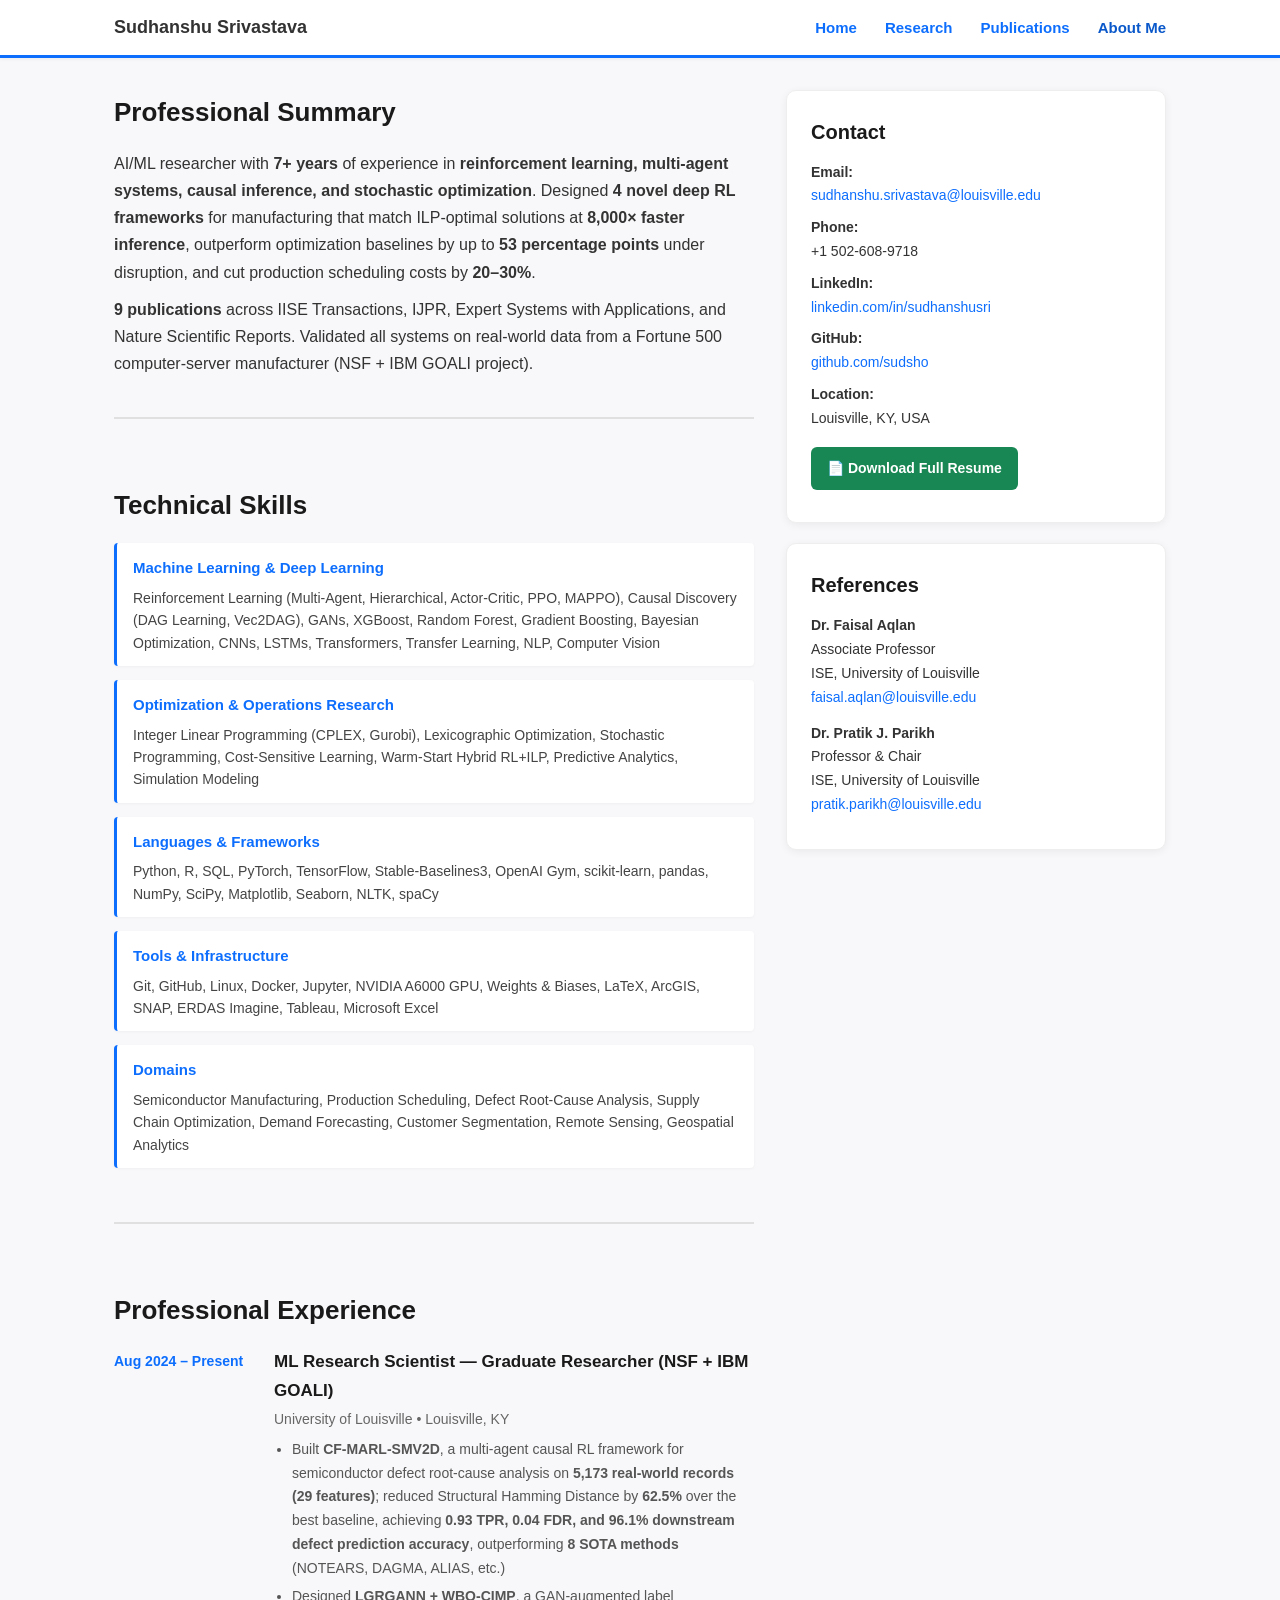
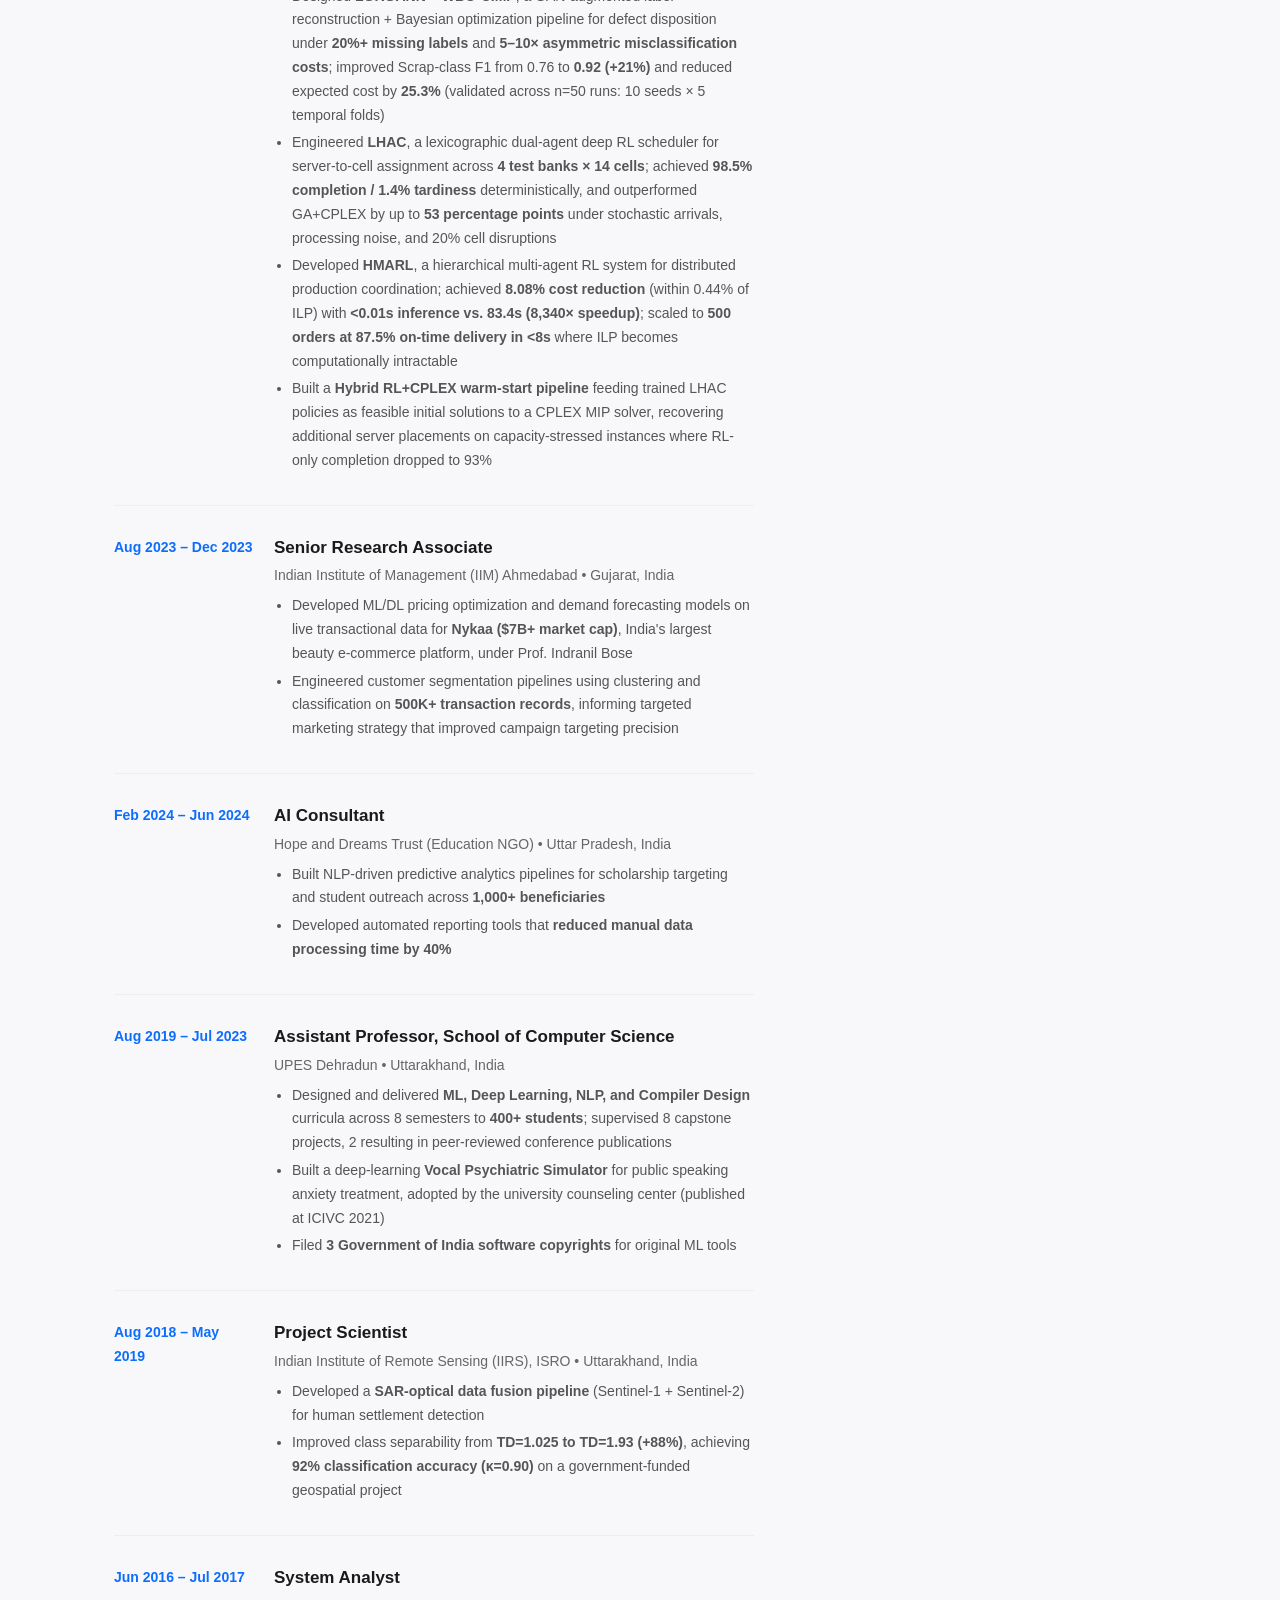
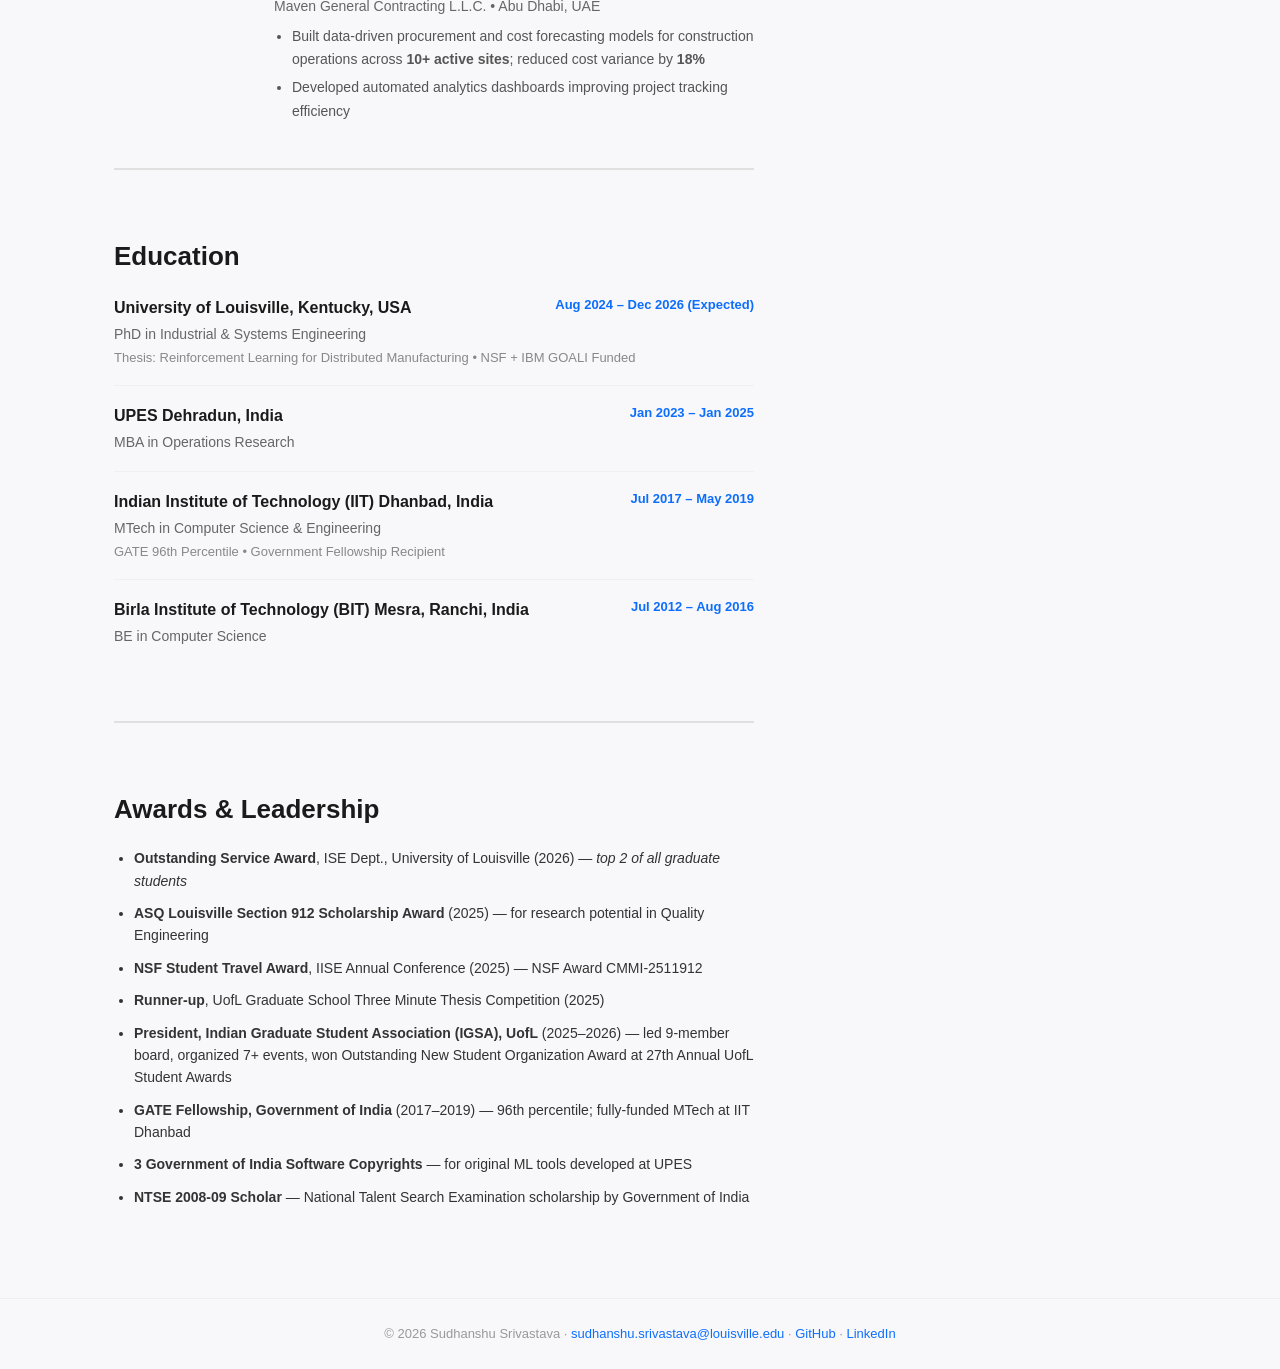
==== about.html @ 152482a1 "Update portfolio with comprehensive resume content and recruiter-focused design - Home: Add hero met" ====
<!DOCTYPE html>
<html lang="en">
<head>
  <meta charset="UTF-8">
  <meta name="viewport" content="width=device-width, initial-scale=1.0">
  <title>Sudhanshu Srivastava - About Me</title>
  <link rel="stylesheet" href="css/style.css">
  <link rel="icon" type="image/svg+xml" href="images/avatar.svg">
</head>
<body>

  <div class="navbar">
    <div class="container">
      <span class="site-name">Sudhanshu Srivastava</span>
      <nav>
        <a href="index.html">Home</a>
        <a href="research.html">Research</a>
        <a href="publications.html">Publications</a>
        <a href="about.html" class="active">About Me</a>
      </nav>
    </div>
  </div>

  <div class="container">

    <div class="content-grid">
      <div>

        <!-- Professional Summary -->
        <div class="section">
          <h2>Professional Summary</h2>
          <p>
            AI/ML researcher with <strong>7+ years</strong> of experience in <strong>reinforcement learning, multi-agent systems, causal inference, and stochastic optimization</strong>. Designed <strong>4 novel deep RL frameworks</strong> for manufacturing that match ILP-optimal solutions at <strong>8,000&times; faster inference</strong>, outperform optimization baselines by up to <strong>53 percentage points</strong> under disruption, and cut production scheduling costs by <strong>20&ndash;30%</strong>.
          </p>
          <p style="margin-top: 10px;">
            <strong>9 publications</strong> across IISE Transactions, IJPR, Expert Systems with Applications, and Nature Scientific Reports. Validated all systems on real-world data from a Fortune 500 computer-server manufacturer (NSF + IBM GOALI project).
          </p>
        </div>

        <hr class="section-divider">

        <!-- Technical Skills -->
        <div class="section">
          <h2>Technical Skills</h2>

          <div class="skills-block">
            <h4>Machine Learning &amp; Deep Learning</h4>
            <p>Reinforcement Learning (Multi-Agent, Hierarchical, Actor-Critic, PPO, MAPPO), Causal Discovery (DAG Learning, Vec2DAG), GANs, XGBoost, Random Forest, Gradient Boosting, Bayesian Optimization, CNNs, LSTMs, Transformers, Transfer Learning, NLP, Computer Vision</p>
          </div>

          <div class="skills-block">
            <h4>Optimization &amp; Operations Research</h4>
            <p>Integer Linear Programming (CPLEX, Gurobi), Lexicographic Optimization, Stochastic Programming, Cost-Sensitive Learning, Warm-Start Hybrid RL+ILP, Predictive Analytics, Simulation Modeling</p>
          </div>

          <div class="skills-block">
            <h4>Languages &amp; Frameworks</h4>
            <p>Python, R, SQL, PyTorch, TensorFlow, Stable-Baselines3, OpenAI Gym, scikit-learn, pandas, NumPy, SciPy, Matplotlib, Seaborn, NLTK, spaCy</p>
          </div>

          <div class="skills-block">
            <h4>Tools &amp; Infrastructure</h4>
            <p>Git, GitHub, Linux, Docker, Jupyter, NVIDIA A6000 GPU, Weights &amp; Biases, LaTeX, ArcGIS, SNAP, ERDAS Imagine, Tableau, Microsoft Excel</p>
          </div>

          <div class="skills-block">
            <h4>Domains</h4>
            <p>Semiconductor Manufacturing, Production Scheduling, Defect Root-Cause Analysis, Supply Chain Optimization, Demand Forecasting, Customer Segmentation, Remote Sensing, Geospatial Analytics</p>
          </div>
        </div>

        <hr class="section-divider">

        <!-- Experience -->
        <div class="section">
          <h2>Professional Experience</h2>

          <div class="timeline-item">
            <div class="timeline-date">Aug 2024 &ndash; Present</div>
            <div class="timeline-content">
              <h4>ML Research Scientist &mdash; Graduate Researcher (NSF + IBM GOALI)</h4>
              <h5>University of Louisville &bull; Louisville, KY</h5>
              <ul>
                <li>Built <strong>CF-MARL-SMV2D</strong>, a multi-agent causal RL framework for semiconductor defect root-cause analysis on <strong>5,173 real-world records (29 features)</strong>; reduced Structural Hamming Distance by <strong>62.5%</strong> over the best baseline, achieving <strong>0.93 TPR, 0.04 FDR, and 96.1% downstream defect prediction accuracy</strong>, outperforming <strong>8 SOTA methods</strong> (NOTEARS, DAGMA, ALIAS, etc.)</li>
                <li>Designed <strong>LGRGANN + WBO-CIMP</strong>, a GAN-augmented label reconstruction + Bayesian optimization pipeline for defect disposition under <strong>20%+ missing labels</strong> and <strong>5&ndash;10&times; asymmetric misclassification costs</strong>; improved Scrap-class F1 from 0.76 to <strong>0.92 (+21%)</strong> and reduced expected cost by <strong>25.3%</strong> (validated across n=50 runs: 10 seeds &times; 5 temporal folds)</li>
                <li>Engineered <strong>LHAC</strong>, a lexicographic dual-agent deep RL scheduler for server-to-cell assignment across <strong>4 test banks &times; 14 cells</strong>; achieved <strong>98.5% completion / 1.4% tardiness</strong> deterministically, and outperformed GA+CPLEX by up to <strong>53 percentage points</strong> under stochastic arrivals, processing noise, and 20% cell disruptions</li>
                <li>Developed <strong>HMARL</strong>, a hierarchical multi-agent RL system for distributed production coordination; achieved <strong>8.08% cost reduction</strong> (within 0.44% of ILP) with <strong>&lt;0.01s inference vs. 83.4s (8,340&times; speedup)</strong>; scaled to <strong>500 orders at 87.5% on-time delivery in &lt;8s</strong> where ILP becomes computationally intractable</li>
                <li>Built a <strong>Hybrid RL+CPLEX warm-start pipeline</strong> feeding trained LHAC policies as feasible initial solutions to a CPLEX MIP solver, recovering additional server placements on capacity-stressed instances where RL-only completion dropped to 93%</li>
              </ul>
            </div>
          </div>

          <div class="timeline-item">
            <div class="timeline-date">Aug 2023 &ndash; Dec 2023</div>
            <div class="timeline-content">
              <h4>Senior Research Associate</h4>
              <h5>Indian Institute of Management (IIM) Ahmedabad &bull; Gujarat, India</h5>
              <ul>
                <li>Developed ML/DL pricing optimization and demand forecasting models on live transactional data for <strong>Nykaa ($7B+ market cap)</strong>, India's largest beauty e-commerce platform, under Prof. Indranil Bose</li>
                <li>Engineered customer segmentation pipelines using clustering and classification on <strong>500K+ transaction records</strong>, informing targeted marketing strategy that improved campaign targeting precision</li>
              </ul>
            </div>
          </div>

          <div class="timeline-item">
            <div class="timeline-date">Feb 2024 &ndash; Jun 2024</div>
            <div class="timeline-content">
              <h4>AI Consultant</h4>
              <h5>Hope and Dreams Trust (Education NGO) &bull; Uttar Pradesh, India</h5>
              <ul>
                <li>Built NLP-driven predictive analytics pipelines for scholarship targeting and student outreach across <strong>1,000+ beneficiaries</strong></li>
                <li>Developed automated reporting tools that <strong>reduced manual data processing time by 40%</strong></li>
              </ul>
            </div>
          </div>

          <div class="timeline-item">
            <div class="timeline-date">Aug 2019 &ndash; Jul 2023</div>
            <div class="timeline-content">
              <h4>Assistant Professor, School of Computer Science</h4>
              <h5>UPES Dehradun &bull; Uttarakhand, India</h5>
              <ul>
                <li>Designed and delivered <strong>ML, Deep Learning, NLP, and Compiler Design</strong> curricula across 8 semesters to <strong>400+ students</strong>; supervised 8 capstone projects, 2 resulting in peer-reviewed conference publications</li>
                <li>Built a deep-learning <strong>Vocal Psychiatric Simulator</strong> for public speaking anxiety treatment, adopted by the university counseling center (published at ICIVC 2021)</li>
                <li>Filed <strong>3 Government of India software copyrights</strong> for original ML tools</li>
              </ul>
            </div>
          </div>

          <div class="timeline-item">
            <div class="timeline-date">Aug 2018 &ndash; May 2019</div>
            <div class="timeline-content">
              <h4>Project Scientist</h4>
              <h5>Indian Institute of Remote Sensing (IIRS), ISRO &bull; Uttarakhand, India</h5>
              <ul>
                <li>Developed a <strong>SAR-optical data fusion pipeline</strong> (Sentinel-1 + Sentinel-2) for human settlement detection</li>
                <li>Improved class separability from <strong>TD=1.025 to TD=1.93 (+88%)</strong>, achieving <strong>92% classification accuracy (&kappa;=0.90)</strong> on a government-funded geospatial project</li>
              </ul>
            </div>
          </div>

          <div class="timeline-item">
            <div class="timeline-date">Jun 2016 &ndash; Jul 2017</div>
            <div class="timeline-content">
              <h4>System Analyst</h4>
              <h5>Maven General Contracting L.L.C. &bull; Abu Dhabi, UAE</h5>
              <ul>
                <li>Built data-driven procurement and cost forecasting models for construction operations across <strong>10+ active sites</strong>; reduced cost variance by <strong>18%</strong></li>
                <li>Developed automated analytics dashboards improving project tracking efficiency</li>
              </ul>
            </div>
          </div>
        </div>

        <hr class="section-divider">

        <!-- Education -->
        <div class="section">
          <h2>Education</h2>

          <div class="edu-item">
            <span class="edu-date">Aug 2024 &ndash; Dec 2026 (Expected)</span>
            <h4>University of Louisville, Kentucky, USA</h4>
            <p>PhD in Industrial &amp; Systems Engineering</p>
            <p style="font-size: 13px; color: #888;">Thesis: Reinforcement Learning for Distributed Manufacturing &bull; NSF + IBM GOALI Funded</p>
          </div>

          <div class="edu-item">
            <span class="edu-date">Jan 2023 &ndash; Jan 2025</span>
            <h4>UPES Dehradun, India</h4>
            <p>MBA in Operations Research</p>
          </div>

          <div class="edu-item">
            <span class="edu-date">Jul 2017 &ndash; May 2019</span>
            <h4>Indian Institute of Technology (IIT) Dhanbad, India</h4>
            <p>MTech in Computer Science &amp; Engineering</p>
            <p style="font-size: 13px; color: #888;">GATE 96th Percentile &bull; Government Fellowship Recipient</p>
          </div>

          <div class="edu-item">
            <span class="edu-date">Jul 2012 &ndash; Aug 2016</span>
            <h4>Birla Institute of Technology (BIT) Mesra, Ranchi, India</h4>
            <p>BE in Computer Science</p>
          </div>
        </div>

        <hr class="section-divider">

        <!-- Awards -->
        <div class="section">
          <h2>Awards &amp; Leadership</h2>
          <ul class="awards-list" style="padding-left: 20px;">
            <li><strong>Outstanding Service Award</strong>, ISE Dept., University of Louisville (2026) &mdash; <em>top 2 of all graduate students</em></li>
            <li><strong>ASQ Louisville Section 912 Scholarship Award</strong> (2025) &mdash; for research potential in Quality Engineering</li>
            <li><strong>NSF Student Travel Award</strong>, IISE Annual Conference (2025) &mdash; NSF Award CMMI-2511912</li>
            <li><strong>Runner-up</strong>, UofL Graduate School Three Minute Thesis Competition (2025)</li>
            <li><strong>President, Indian Graduate Student Association (IGSA), UofL</strong> (2025&ndash;2026) &mdash; led 9-member board, organized 7+ events, won Outstanding New Student Organization Award at 27th Annual UofL Student Awards</li>
            <li><strong>GATE Fellowship, Government of India</strong> (2017&ndash;2019) &mdash; 96th percentile; fully-funded MTech at IIT Dhanbad</li>
            <li><strong>3 Government of India Software Copyrights</strong> &mdash; for original ML tools developed at UPES</li>
            <li><strong>NTSE 2008-09 Scholar</strong> &mdash; National Talent Search Examination scholarship by Government of India</li>
          </ul>
        </div>

      </div>

      <!-- Sidebar -->
      <div>
        <div class="contact-sidebar" style="margin-top: 32px; position: sticky; top: 80px;">
          <h2>Contact</h2>
          <p><strong>Email:</strong><br><a href="mailto:sudhanshu.srivastava@louisville.edu">sudhanshu.srivastava@louisville.edu</a></p>
          <p><strong>Phone:</strong><br>+1 502-608-9718</p>
          <p><strong>LinkedIn:</strong><br><a href="https://www.linkedin.com/in/sudhanshusri/" target="_blank">linkedin.com/in/sudhanshusri</a></p>
          <p><strong>GitHub:</strong><br><a href="https://github.com/sudsho" target="_blank">github.com/sudsho</a></p>
          <p><strong>Location:</strong><br>Louisville, KY, USA</p>
          <p style="margin-top: 16px;"><a href="Sudhanshu_Srivastava_ML_Engineer_Resume.pdf" target="_blank" class="resume-btn">&#128196; Download Full Resume</a></p>
        </div>

        <div class="contact-sidebar" style="margin-top: 20px;">
          <h2>References</h2>
          <p><strong>Dr. Faisal Aqlan</strong><br>Associate Professor<br>ISE, University of Louisville<br><a href="mailto:faisal.aqlan@louisville.edu">faisal.aqlan@louisville.edu</a></p>
          <p style="margin-top: 12px;"><strong>Dr. Pratik J. Parikh</strong><br>Professor &amp; Chair<br>ISE, University of Louisville<br><a href="mailto:pratik.parikh@louisville.edu">pratik.parikh@louisville.edu</a></p>
        </div>
      </div>
    </div>

  </div>

  <div class="footer">
    &copy; 2026 Sudhanshu Srivastava &middot; <a href="mailto:sudhanshu.srivastava@louisville.edu">sudhanshu.srivastava@louisville.edu</a> &middot; <a href="https://github.com/sudsho">GitHub</a> &middot; <a href="https://www.linkedin.com/in/sudhanshusri/">LinkedIn</a>
  </div>

</body>
</html>
---- css/style.css ----
/* ===== Reset & Base ===== */
*, *::before, *::after { box-sizing: border-box; margin: 0; padding: 0; }

body {
  font-family: 'Segoe UI', Tahoma, Geneva, Verdana, sans-serif;
  background: #f8f8fa;
  color: #333;
  line-height: 1.7;
  font-size: 16px;
}

a { color: #0d6efd; text-decoration: none; }
a:hover { text-decoration: underline; }

/* ===== Navigation ===== */
.navbar {
  background: #fff;
  border-bottom: 3px solid #0d6efd;
  padding: 12px 0;
  position: sticky;
  top: 0;
  z-index: 100;
  box-shadow: 0 1px 4px rgba(0,0,0,0.06);
}

.navbar .container {
  display: flex;
  align-items: center;
  justify-content: space-between;
}

.navbar nav {
  display: flex;
  gap: 28px;
}

.navbar nav a {
  font-weight: 600;
  font-size: 15px;
  color: #0d6efd;
  transition: color 0.2s;
}

.navbar nav a:hover, .navbar nav a.active {
  color: #0a58ca;
  text-decoration: none;
}

.navbar .site-name {
  font-weight: 700;
  font-size: 18px;
  color: #333;
}

/* ===== Container ===== */
.container {
  max-width: 1100px;
  margin: 0 auto;
  padding: 0 24px;
}

/* ===== Profile Section ===== */
.profile-section {
  display: flex;
  gap: 40px;
  align-items: flex-start;
  padding: 48px 0 32px;
}

.profile-photo {
  width: 220px;
  height: 220px;
  border-radius: 12px;
  object-fit: cover;
  flex-shrink: 0;
  border: 3px solid #e0e0e0;
}

.profile-info h1 {
  font-size: 32px;
  margin-bottom: 12px;
  color: #1a1a1a;
}

.profile-info p {
  margin-bottom: 10px;
  color: #555;
}

.profile-links {
  margin-top: 14px;
  display: flex;
  gap: 16px;
  flex-wrap: wrap;
}

.profile-links a {
  display: inline-flex;
  align-items: center;
  gap: 6px;
  padding: 6px 14px;
  background: #0d6efd;
  color: #fff;
  border-radius: 6px;
  font-size: 14px;
  font-weight: 500;
  transition: background 0.2s;
}

.profile-links a:hover {
  background: #0a58ca;
  text-decoration: none;
}

/* ===== Sections ===== */
.section {
  padding: 32px 0;
}

.section-divider {
  border: none;
  border-top: 2px solid #e0e0e0;
  margin: 8px 0 32px;
}

h2 {
  font-size: 26px;
  color: #1a1a1a;
  margin-bottom: 16px;
}

h3 {
  font-size: 20px;
  color: #1a1a1a;
  margin-bottom: 10px;
}

/* ===== Content Grid ===== */
.content-grid {
  display: grid;
  grid-template-columns: 1fr 380px;
  gap: 32px;
  align-items: start;
}

/* ===== Card ===== */
.card {
  background: #fff;
  border-radius: 10px;
  padding: 24px;
  box-shadow: 0 2px 8px rgba(0,0,0,0.06);
  border: 1px solid #eee;
}

/* ===== News Box ===== */
.news-box {
  max-height: 420px;
  overflow-y: auto;
  background: #fff;
  border-radius: 10px;
  padding: 24px;
  box-shadow: 0 2px 8px rgba(0,0,0,0.06);
  border: 1px solid #eee;
}

.news-box h2 {
  font-size: 22px;
  margin-bottom: 14px;
  position: sticky;
  top: 0;
  background: #fff;
  padding-bottom: 8px;
}

.news-box ul {
  padding-left: 20px;
}

.news-box li {
  margin-bottom: 12px;
  font-size: 14px;
  line-height: 1.5;
}

.news-date {
  font-weight: 700;
  color: #333;
}

/* ===== Contact Sidebar ===== */
.contact-sidebar {
  background: #fff;
  border-radius: 10px;
  padding: 24px;
  box-shadow: 0 2px 8px rgba(0,0,0,0.06);
  border: 1px solid #eee;
}

.contact-sidebar h2 {
  font-size: 20px;
  margin-bottom: 12px;
}

.contact-sidebar p {
  margin-bottom: 8px;
  font-size: 14px;
  word-break: break-word;
}

/* ===== Publications ===== */
.pub-year {
  font-size: 18px;
  font-weight: 700;
  color: #0d6efd;
  margin: 24px 0 10px;
}

.pub-year:first-of-type {
  margin-top: 8px;
}

.pub-list {
  padding-left: 20px;
}

.pub-list li {
  margin-bottom: 14px;
  line-height: 1.6;
}

.pub-list li strong {
  color: #1a1a1a;
}

.pub-list li em {
  color: #555;
}

.pub-venue {
  font-style: italic;
  color: #666;
}

.pub-status {
  display: inline-block;
  padding: 2px 8px;
  border-radius: 4px;
  font-size: 12px;
  font-weight: 600;
  margin-left: 4px;
}

.pub-status.review { background: #fff3cd; color: #856404; }
.pub-status.published { background: #d1e7dd; color: #0f5132; }
.pub-status.accepted { background: #cfe2ff; color: #084298; }

/* ===== Experience Timeline ===== */
.timeline-item {
  display: flex;
  gap: 20px;
  margin-bottom: 28px;
  padding-bottom: 28px;
  border-bottom: 1px solid #eee;
}

.timeline-item:last-child {
  border-bottom: none;
  margin-bottom: 0;
  padding-bottom: 0;
}

.timeline-date {
  min-width: 140px;
  font-weight: 700;
  color: #0d6efd;
  font-size: 14px;
  padding-top: 2px;
}

.timeline-content h4 {
  font-size: 17px;
  margin-bottom: 2px;
  color: #1a1a1a;
}

.timeline-content h5 {
  font-size: 14px;
  font-weight: 400;
  color: #666;
  margin-bottom: 6px;
}

.timeline-content p, .timeline-content ul {
  font-size: 14px;
  color: #555;
}

.timeline-content ul {
  padding-left: 18px;
}

.timeline-content ul li {
  margin-bottom: 4px;
}

/* ===== Education ===== */
.edu-item {
  margin-bottom: 16px;
  padding-bottom: 16px;
  border-bottom: 1px solid #f0f0f0;
}

.edu-item:last-child {
  border-bottom: none;
}

.edu-item h4 {
  font-size: 16px;
  color: #1a1a1a;
  margin-bottom: 2px;
}

.edu-item p {
  font-size: 14px;
  color: #666;
}

.edu-date {
  float: right;
  font-size: 13px;
  font-weight: 600;
  color: #0d6efd;
}

/* ===== Awards ===== */
.awards-list li {
  margin-bottom: 10px;
  font-size: 14px;
  line-height: 1.6;
}

/* ===== Research Interest Tags ===== */
.tag-container {
  display: flex;
  flex-wrap: wrap;
  gap: 8px;
  margin-top: 12px;
}

.tag {
  display: inline-block;
  padding: 4px 12px;
  background: #e8f0fe;
  color: #0d6efd;
  border-radius: 20px;
  font-size: 13px;
  font-weight: 500;
}

/* ===== Footer ===== */
.footer {
  text-align: center;
  padding: 24px;
  color: #999;
  font-size: 13px;
  border-top: 1px solid #eee;
  margin-top: 48px;
}

/* ===== Title Line ===== */
.title-line {
  font-size: 16px;
  font-weight: 600;
  color: #0d6efd;
  margin-bottom: 14px;
  letter-spacing: 0.3px;
}

.hero-tagline {
  font-size: 16px;
  line-height: 1.7;
  color: #2a2a2a !important;
  margin-bottom: 12px;
}

/* ===== Primary CTA Button ===== */
.profile-links a.btn-primary {
  background: #198754;
  color: #fff;
  font-weight: 600;
}

.profile-links a.btn-primary:hover {
  background: #146c43;
}

.resume-btn {
  display: inline-block;
  padding: 10px 16px;
  background: #198754;
  color: #fff !important;
  border-radius: 6px;
  font-size: 14px;
  font-weight: 600;
  text-decoration: none;
  transition: background 0.2s;
}

.resume-btn:hover {
  background: #146c43;
  text-decoration: none;
}

/* ===== Metrics Bar ===== */
.metrics-bar {
  display: grid;
  grid-template-columns: repeat(6, 1fr);
  gap: 12px;
  margin: 24px 0 8px;
  padding: 22px 18px;
  background: linear-gradient(135deg, #0d6efd 0%, #0a58ca 100%);
  border-radius: 12px;
  box-shadow: 0 4px 14px rgba(13, 110, 253, 0.25);
}

.metric {
  text-align: center;
  color: #fff;
  padding: 4px 6px;
}

.metric-value {
  font-size: 28px;
  font-weight: 800;
  line-height: 1.1;
  margin-bottom: 6px;
  color: #fff;
}

.metric-label {
  font-size: 12px;
  opacity: 0.9;
  line-height: 1.3;
}

/* ===== Value Cards (What I Bring) ===== */
.value-grid {
  display: grid;
  grid-template-columns: repeat(3, 1fr);
  gap: 18px;
  margin-top: 16px;
}

.value-card {
  background: #fff;
  border-radius: 10px;
  padding: 20px;
  box-shadow: 0 2px 8px rgba(0,0,0,0.06);
  border: 1px solid #eee;
  border-top: 3px solid #0d6efd;
  transition: transform 0.2s, box-shadow 0.2s;
}

.value-card:hover {
  transform: translateY(-3px);
  box-shadow: 0 6px 16px rgba(13, 110, 253, 0.15);
}

.value-card h3 {
  font-size: 16px;
  margin-bottom: 10px;
  color: #0d6efd;
}

.value-card p {
  font-size: 14px;
  color: #555;
  line-height: 1.6;
}

/* ===== Result Pills (Research Page) ===== */
.result-grid {
  display: flex;
  flex-wrap: wrap;
  gap: 10px;
  margin-top: 8px;
}

.result-pill {
  background: #f0f5ff;
  border: 1px solid #d6e4ff;
  border-radius: 8px;
  padding: 10px 14px;
  min-width: 130px;
  flex: 1 1 auto;
  text-align: center;
}

.result-pill strong {
  display: block;
  font-size: 20px;
  font-weight: 800;
  color: #0d6efd;
  line-height: 1.1;
  margin-bottom: 4px;
}

.result-pill span {
  font-size: 12px;
  color: #555;
  line-height: 1.3;
}

/* ===== Skills Blocks ===== */
.skills-block {
  margin-bottom: 14px;
  padding: 12px 16px;
  background: #fff;
  border-left: 3px solid #0d6efd;
  border-radius: 4px;
  box-shadow: 0 1px 3px rgba(0,0,0,0.04);
}

.skills-block h4 {
  font-size: 15px;
  color: #0d6efd;
  margin-bottom: 6px;
  font-weight: 700;
}

.skills-block p {
  font-size: 14px;
  color: #444;
  line-height: 1.6;
}

/* ===== Footer Links ===== */
.footer a {
  color: #0d6efd;
}

/* ===== Responsive ===== */
@media (max-width: 968px) {
  .metrics-bar {
    grid-template-columns: repeat(3, 1fr);
  }
  .value-grid {
    grid-template-columns: repeat(2, 1fr);
  }
}

@media (max-width: 768px) {
  .profile-section {
    flex-direction: column;
    align-items: center;
    text-align: center;
  }

  .profile-links {
    justify-content: center;
  }

  .content-grid {
    grid-template-columns: 1fr;
  }

  .navbar .container {
    flex-direction: column;
    gap: 8px;
  }

  .timeline-item {
    flex-direction: column;
    gap: 4px;
  }

  .edu-date {
    float: none;
    display: block;
  }

  .metrics-bar {
    grid-template-columns: repeat(2, 1fr);
  }

  .value-grid {
    grid-template-columns: 1fr;
  }

  .metric-value {
    font-size: 22px;
  }
}
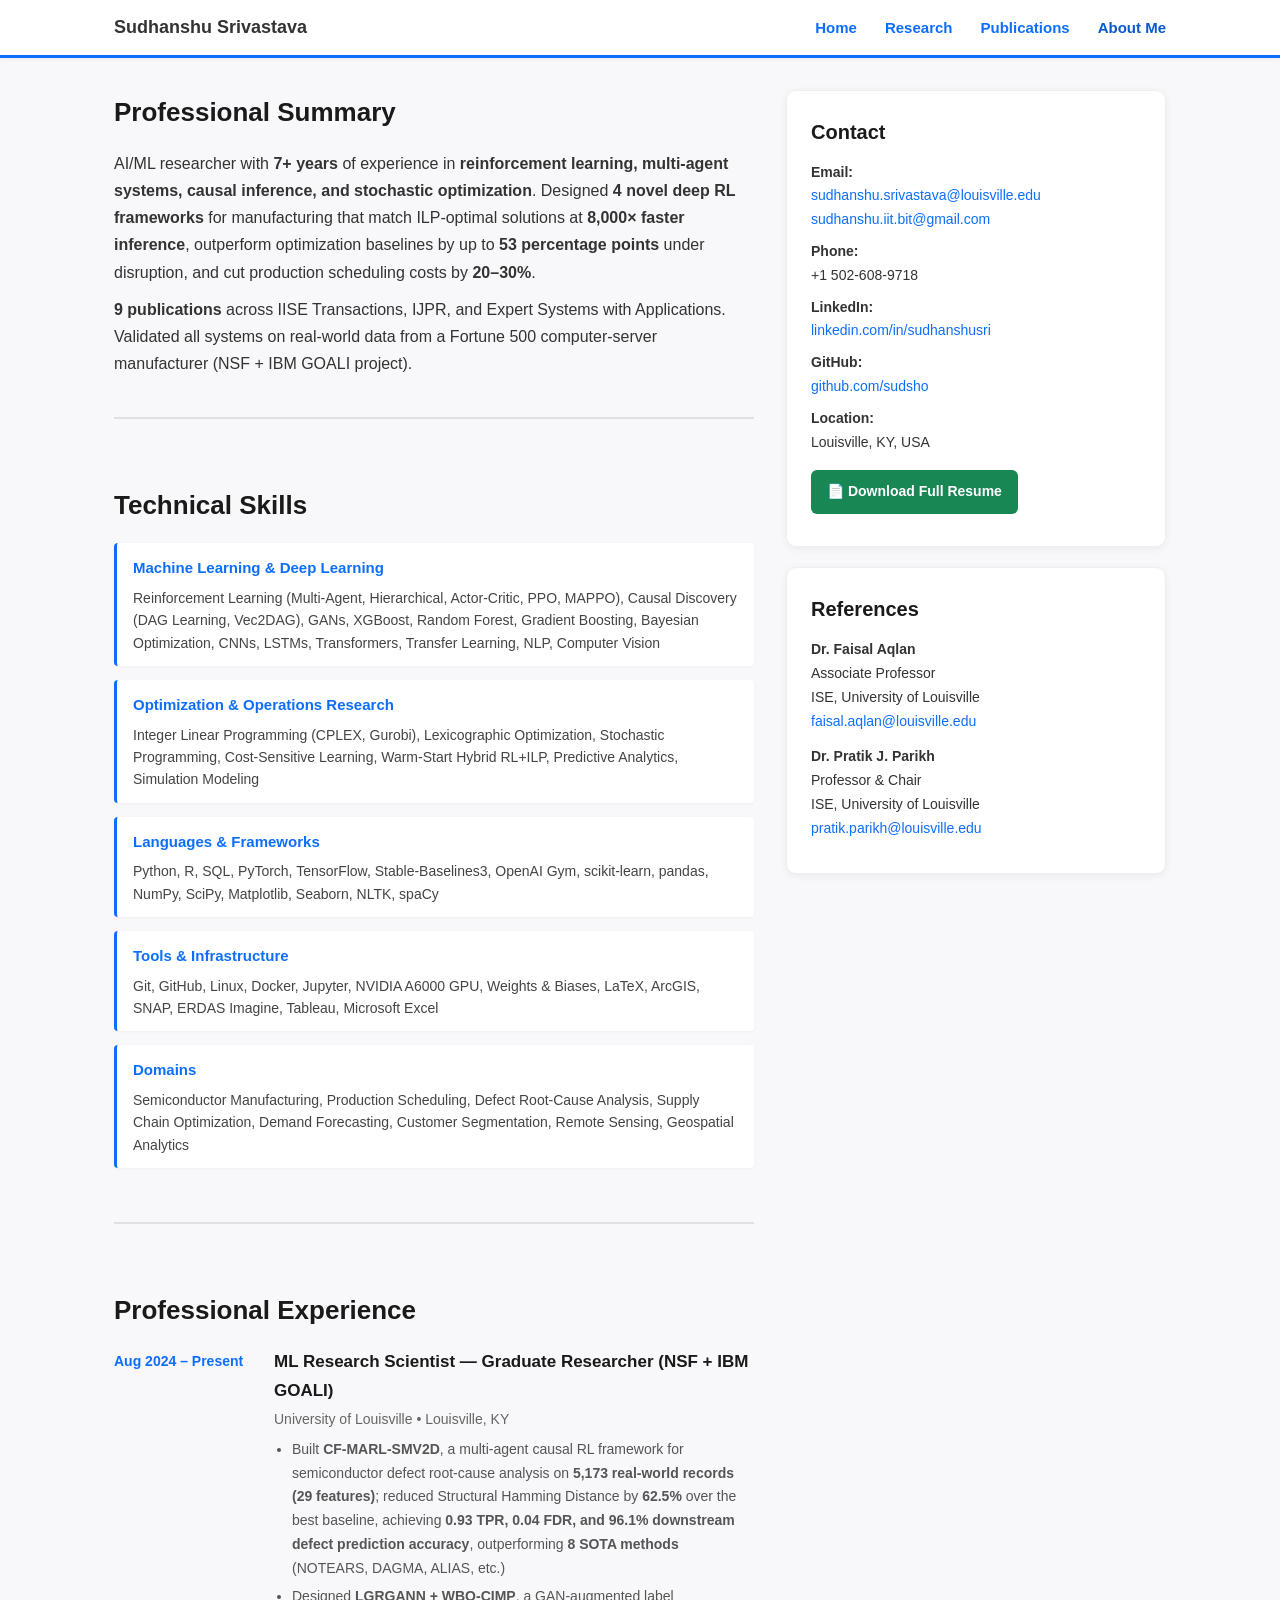
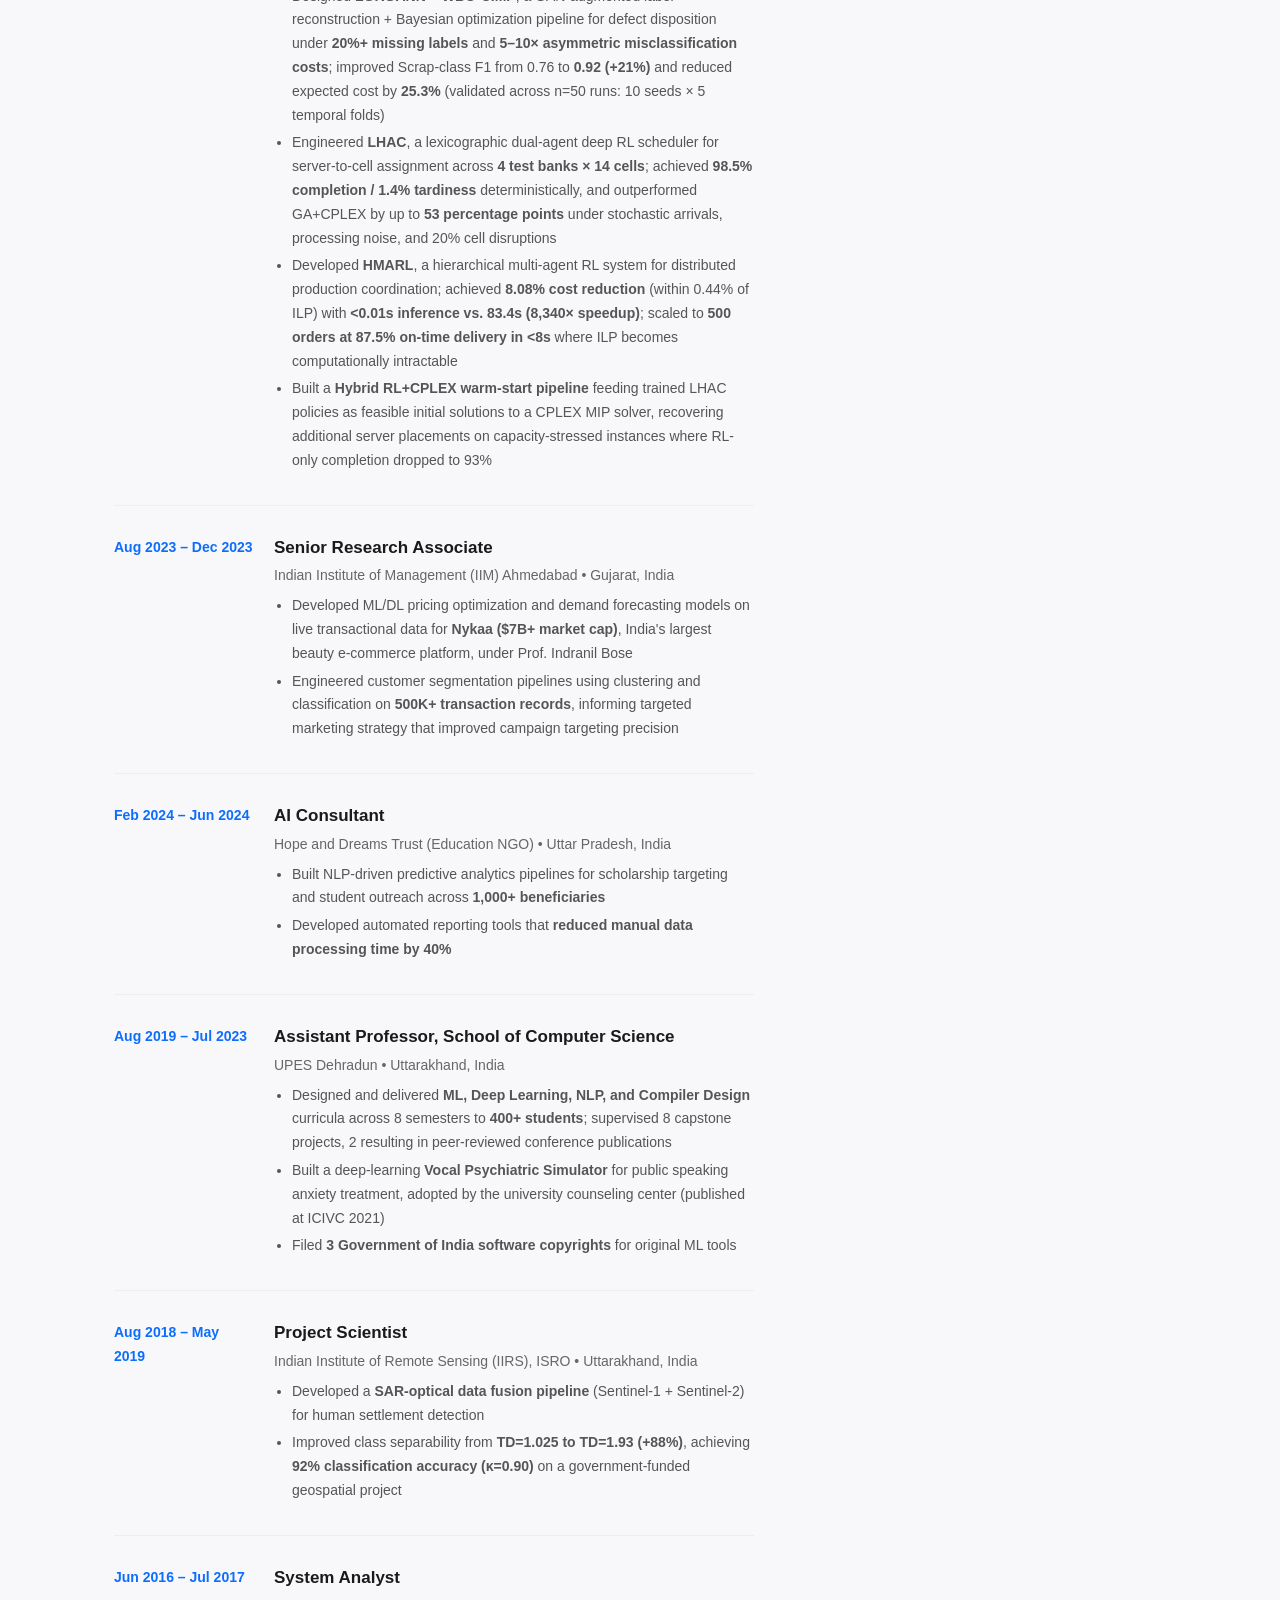
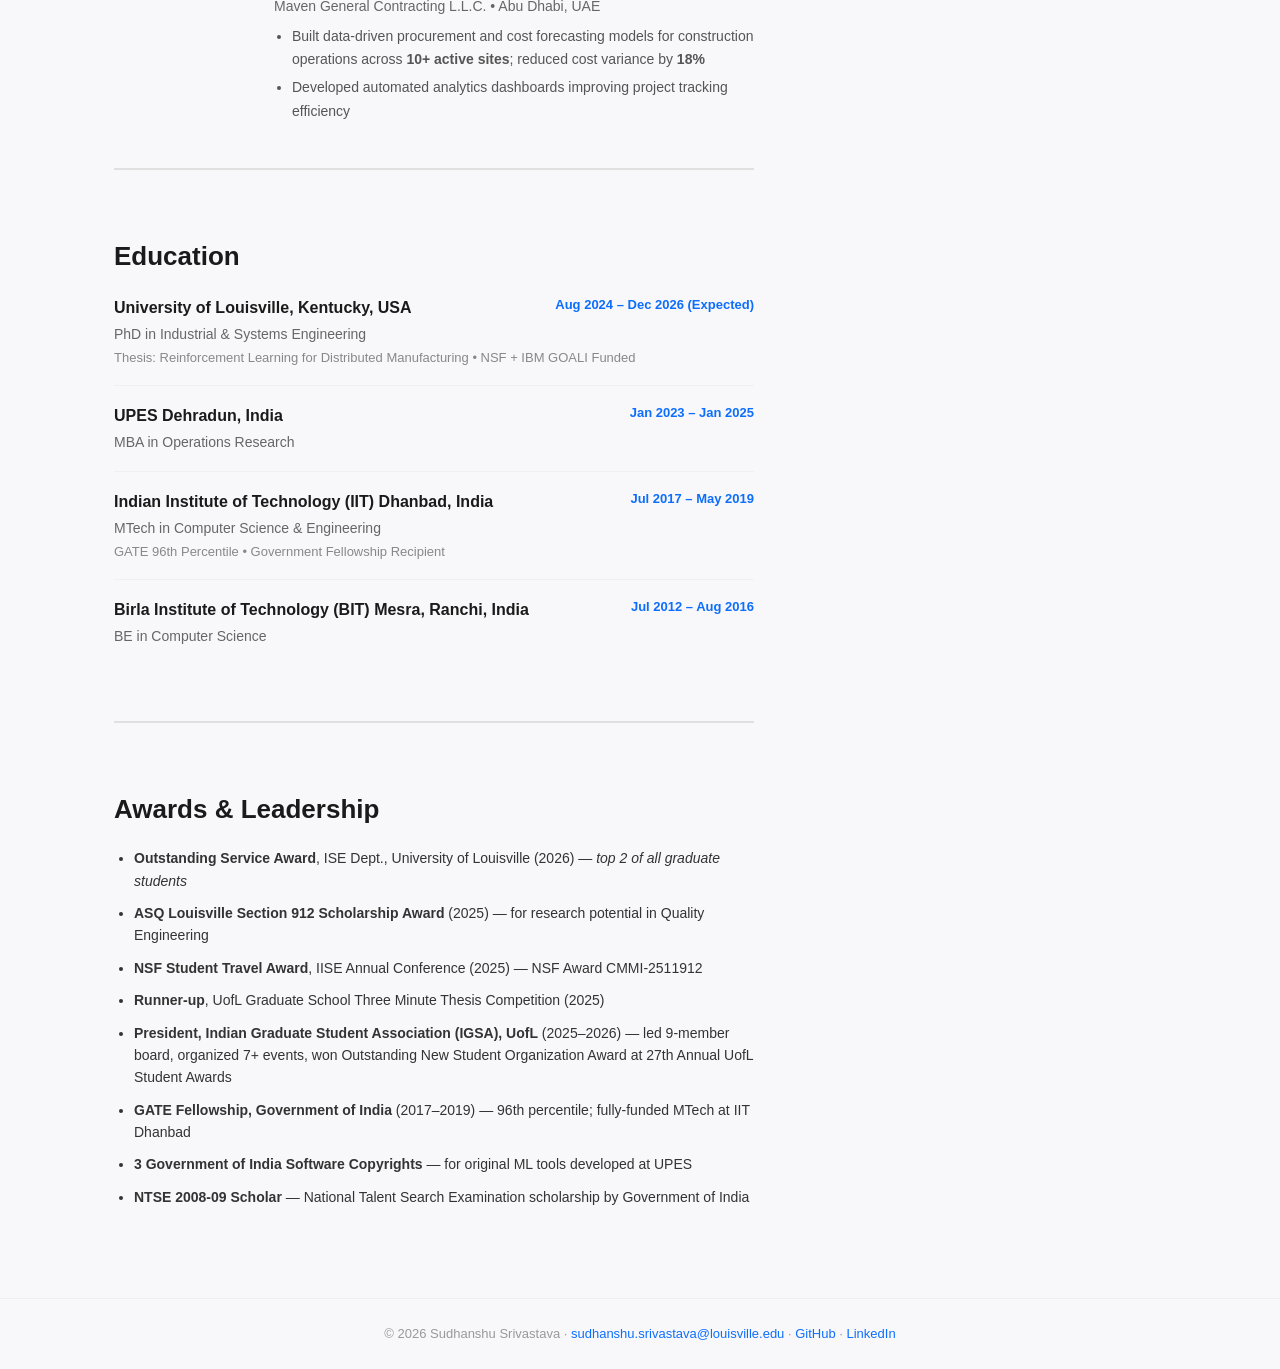
==== commit faa1d892: "Fix settlement detection pub: correct title, authors (Shelly Garg), venue (IISE 2026), add personal " ====
--- a/about.html
+++ b/about.html
@@ -33,7 +33,7 @@
             AI/ML researcher with <strong>7+ years</strong> of experience in <strong>reinforcement learning, multi-agent systems, causal inference, and stochastic optimization</strong>. Designed <strong>4 novel deep RL frameworks</strong> for manufacturing that match ILP-optimal solutions at <strong>8,000&times; faster inference</strong>, outperform optimization baselines by up to <strong>53 percentage points</strong> under disruption, and cut production scheduling costs by <strong>20&ndash;30%</strong>.
           </p>
           <p style="margin-top: 10px;">
-            <strong>9 publications</strong> across IISE Transactions, IJPR, Expert Systems with Applications, and Nature Scientific Reports. Validated all systems on real-world data from a Fortune 500 computer-server manufacturer (NSF + IBM GOALI project).
+            <strong>9 publications</strong> across IISE Transactions, IJPR, and Expert Systems with Applications. Validated all systems on real-world data from a Fortune 500 computer-server manufacturer (NSF + IBM GOALI project).
           </p>
         </div>
 
@@ -208,7 +208,7 @@
       <div>
         <div class="contact-sidebar" style="margin-top: 32px; position: sticky; top: 80px;">
           <h2>Contact</h2>
-          <p><strong>Email:</strong><br><a href="mailto:sudhanshu.srivastava@louisville.edu">sudhanshu.srivastava@louisville.edu</a></p>
+          <p><strong>Email:</strong><br><a href="mailto:sudhanshu.srivastava@louisville.edu">sudhanshu.srivastava@louisville.edu</a><br><a href="mailto:sudhanshu.iit.bit@gmail.com">sudhanshu.iit.bit@gmail.com</a></p>
           <p><strong>Phone:</strong><br>+1 502-608-9718</p>
           <p><strong>LinkedIn:</strong><br><a href="https://www.linkedin.com/in/sudhanshusri/" target="_blank">linkedin.com/in/sudhanshusri</a></p>
           <p><strong>GitHub:</strong><br><a href="https://github.com/sudsho" target="_blank">github.com/sudsho</a></p>
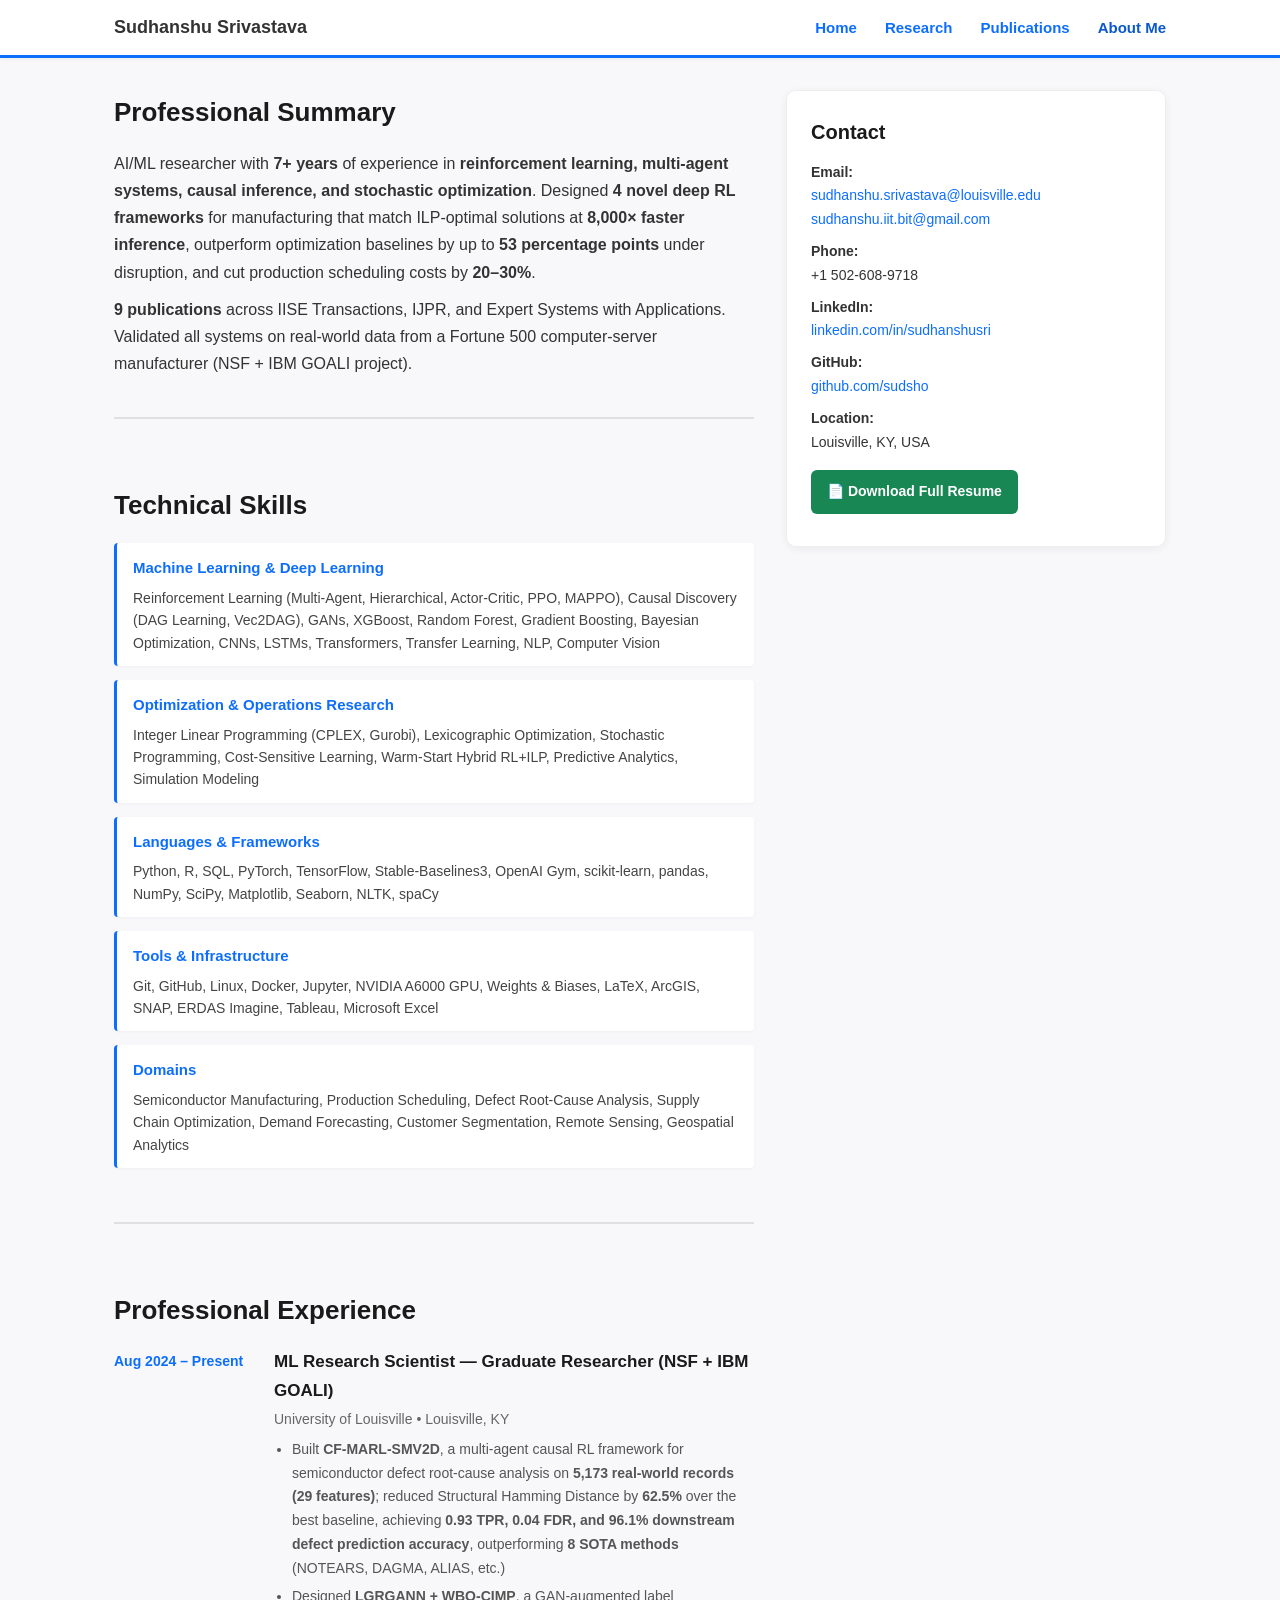
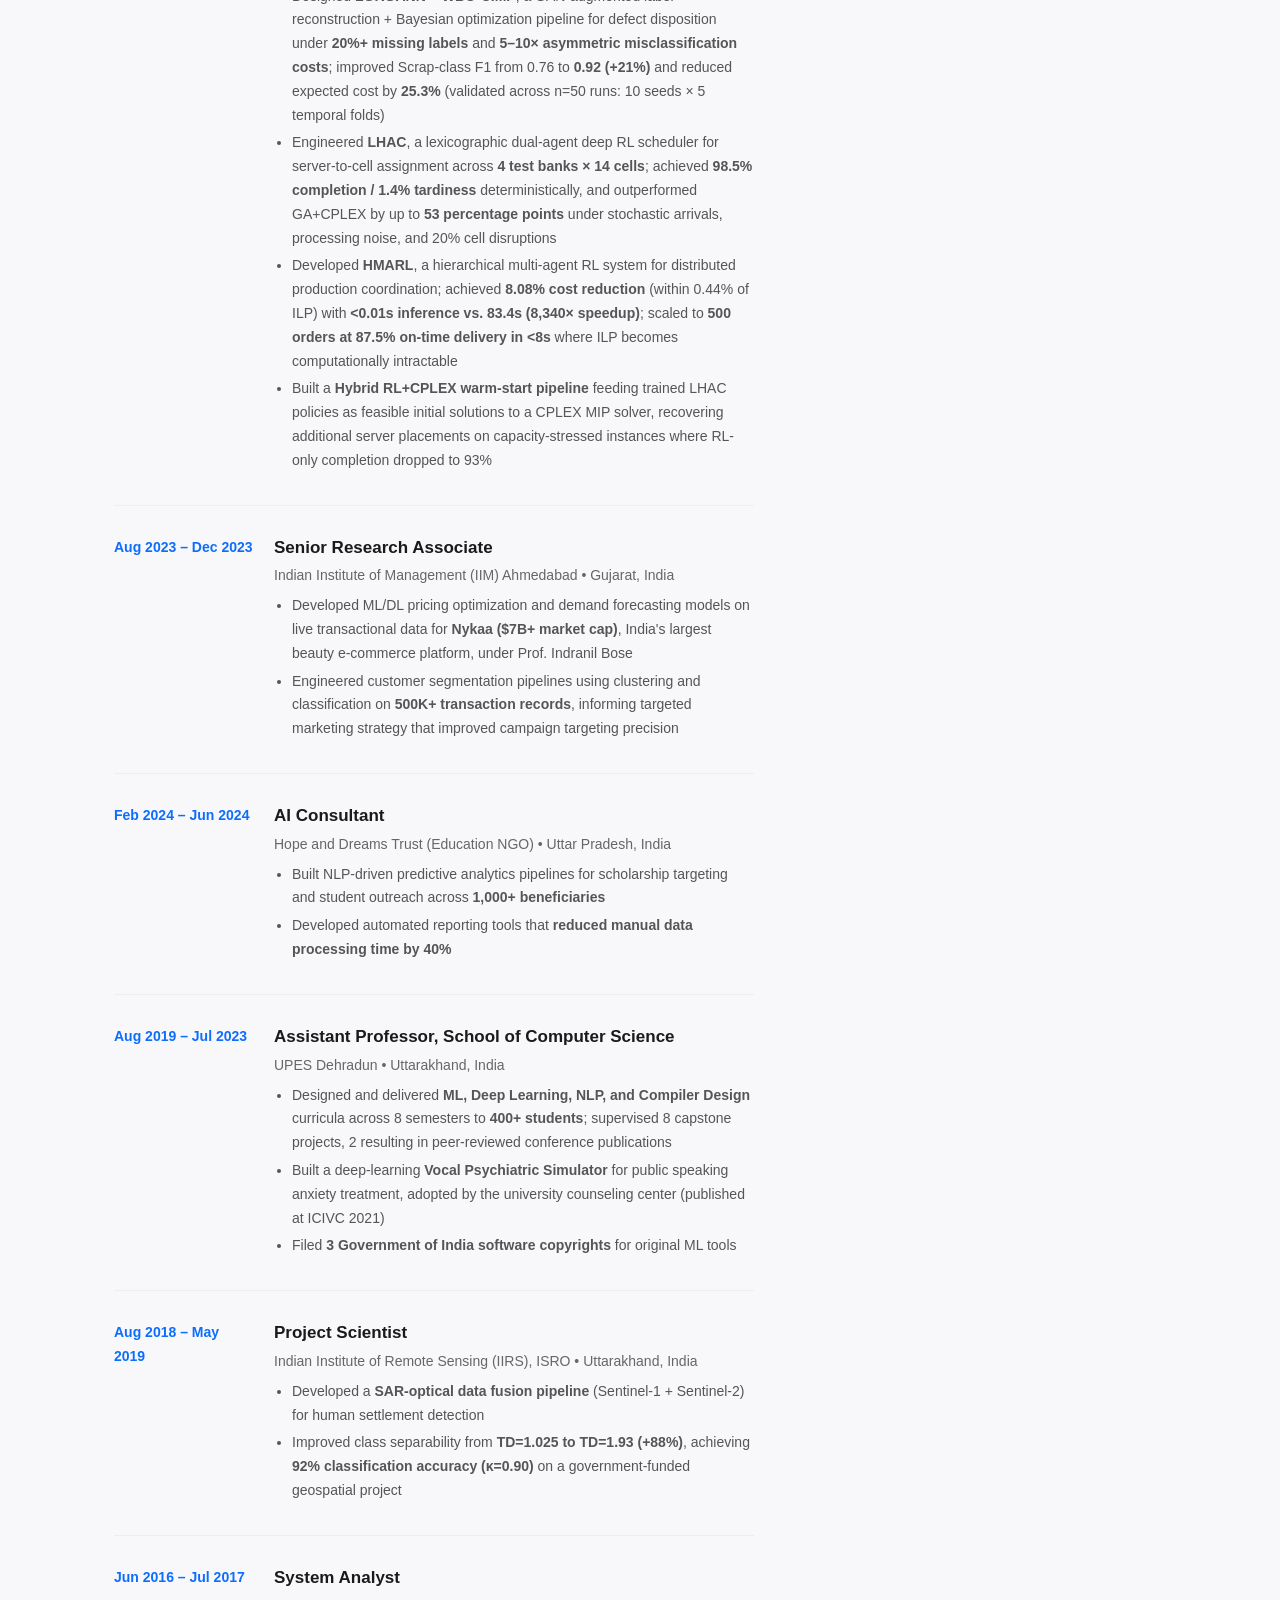
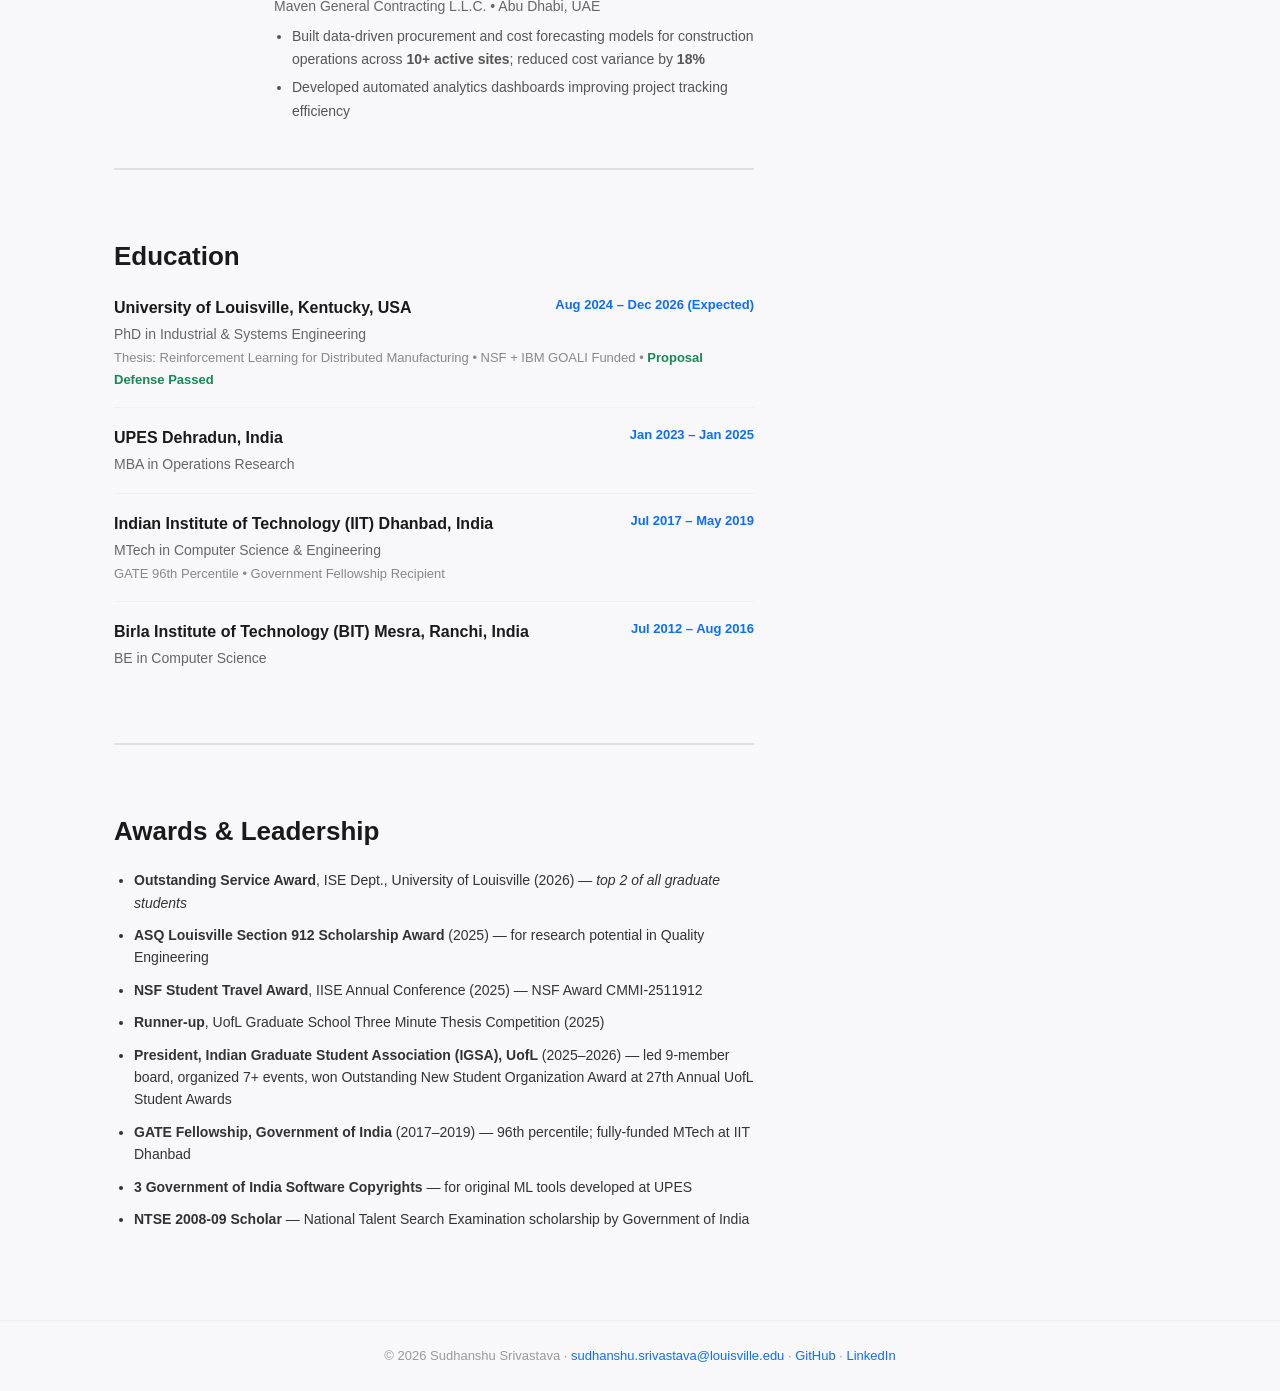
==== commit 6d450a70: "Add open-to-work banner, update proposal defense to passed, remove advisor references - Add green hi" ====
--- a/about.html
+++ b/about.html
@@ -162,7 +162,7 @@
             <span class="edu-date">Aug 2024 &ndash; Dec 2026 (Expected)</span>
             <h4>University of Louisville, Kentucky, USA</h4>
             <p>PhD in Industrial &amp; Systems Engineering</p>
-            <p style="font-size: 13px; color: #888;">Thesis: Reinforcement Learning for Distributed Manufacturing &bull; NSF + IBM GOALI Funded</p>
+            <p style="font-size: 13px; color: #888;">Thesis: Reinforcement Learning for Distributed Manufacturing &bull; NSF + IBM GOALI Funded &bull; <strong style="color: #198754;">Proposal Defense Passed</strong></p>
           </div>
 
           <div class="edu-item">
@@ -216,11 +216,6 @@
           <p style="margin-top: 16px;"><a href="Sudhanshu_Srivastava_ML_Engineer_Resume.pdf" target="_blank" class="resume-btn">&#128196; Download Full Resume</a></p>
         </div>
 
-        <div class="contact-sidebar" style="margin-top: 20px;">
-          <h2>References</h2>
-          <p><strong>Dr. Faisal Aqlan</strong><br>Associate Professor<br>ISE, University of Louisville<br><a href="mailto:faisal.aqlan@louisville.edu">faisal.aqlan@louisville.edu</a></p>
-          <p style="margin-top: 12px;"><strong>Dr. Pratik J. Parikh</strong><br>Professor &amp; Chair<br>ISE, University of Louisville<br><a href="mailto:pratik.parikh@louisville.edu">pratik.parikh@louisville.edu</a></p>
-        </div>
       </div>
     </div>
 
--- a/css/style.css
+++ b/css/style.css
@@ -365,6 +365,28 @@
   font-size: 13px;
   border-top: 1px solid #eee;
   margin-top: 48px;
+}
+
+/* ===== Hiring Banner ===== */
+.hiring-banner {
+  margin-top: 20px;
+  padding: 14px 24px;
+  background: linear-gradient(135deg, #198754 0%, #146c43 100%);
+  color: #fff;
+  border-radius: 10px;
+  font-size: 15px;
+  text-align: center;
+  box-shadow: 0 3px 10px rgba(25, 135, 84, 0.3);
+}
+
+.hiring-banner a {
+  color: #fff;
+  text-decoration: underline;
+  font-weight: 600;
+}
+
+.hiring-banner a:hover {
+  color: #d1e7dd;
 }
 
 /* ===== Title Line ===== */
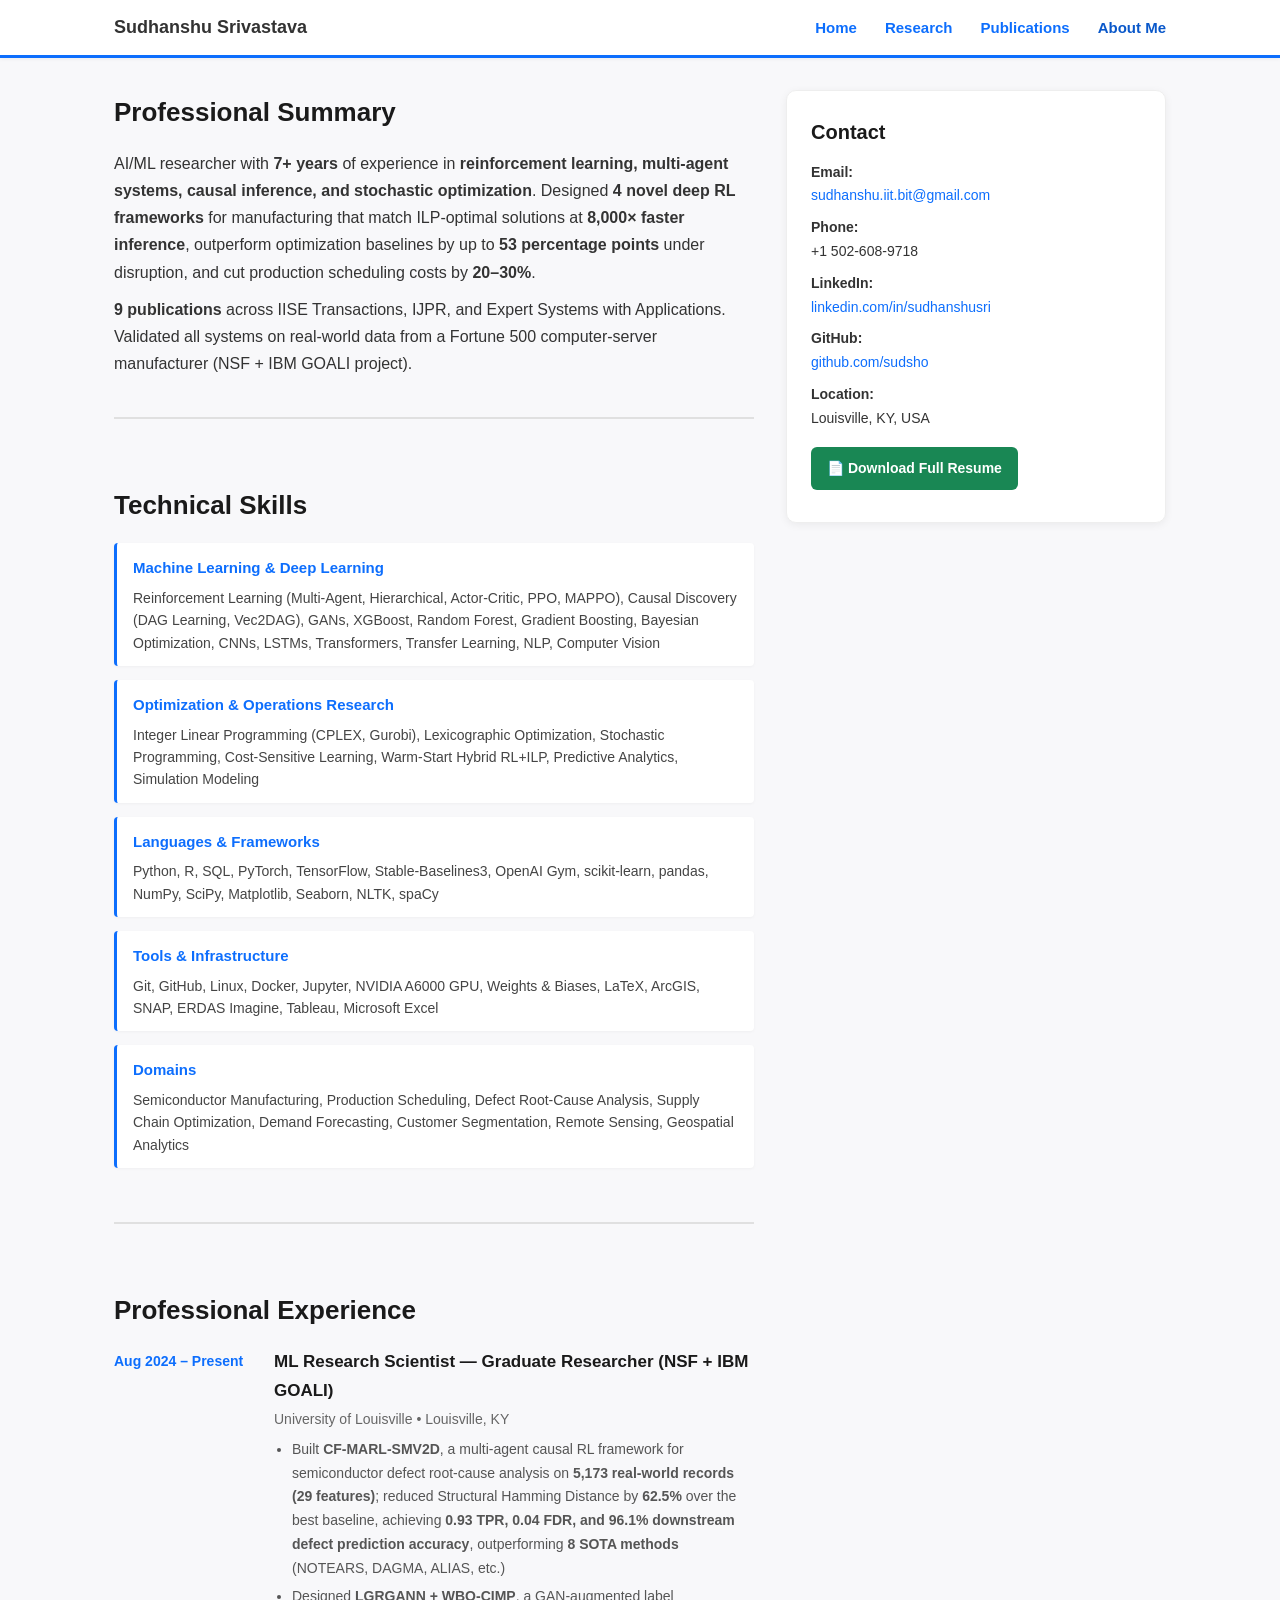
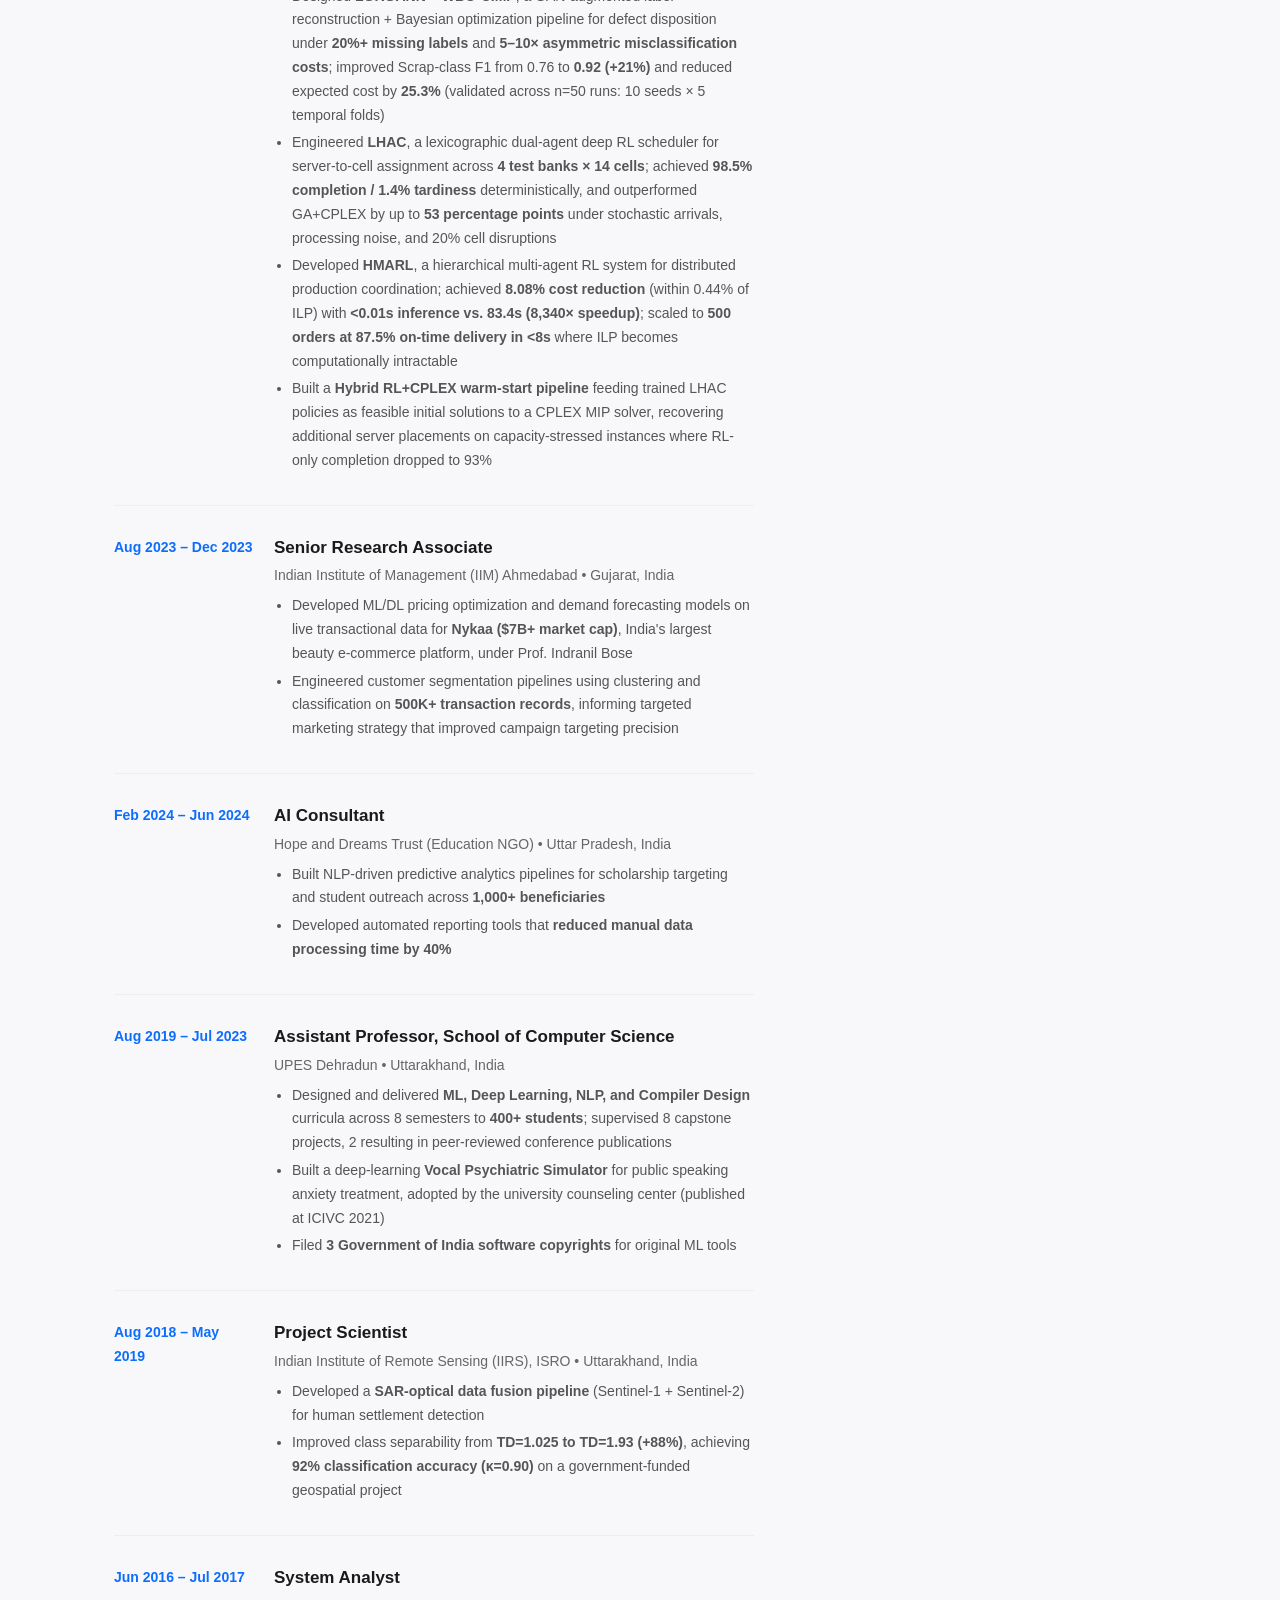
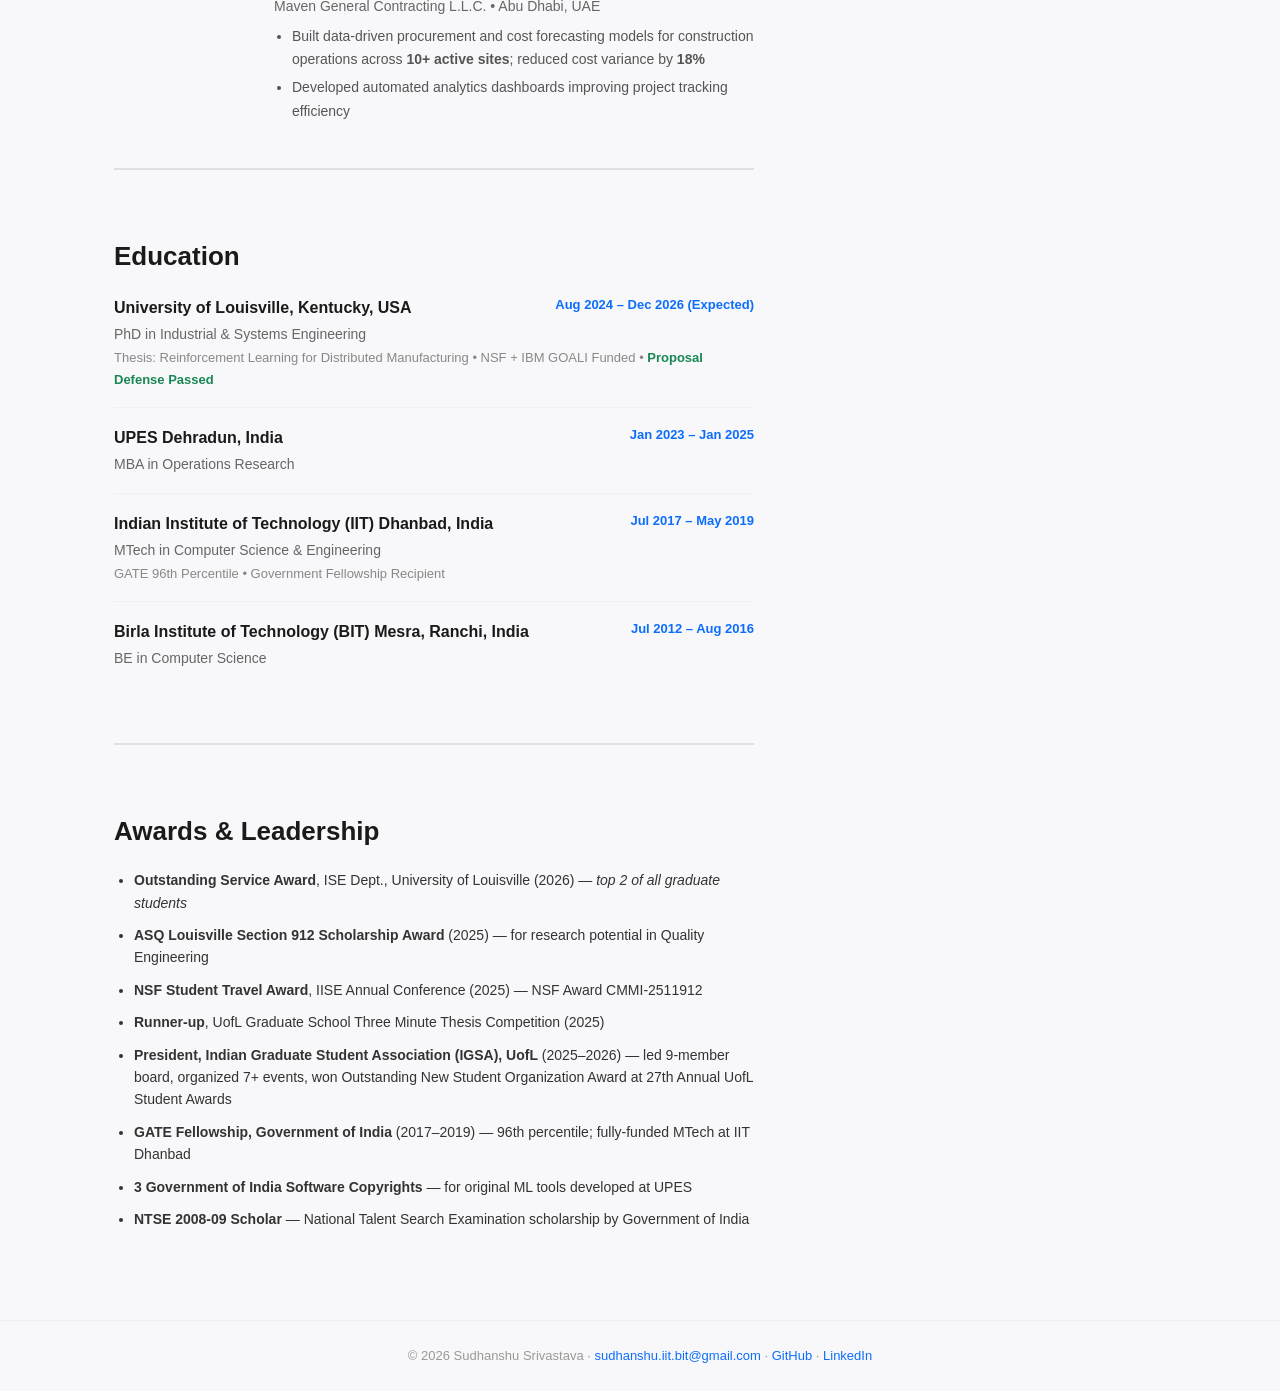
==== commit 4660ded2: "Replace all UofL email with personal email sudhanshu.iit.bit@gmail.com" ====
--- a/about.html
+++ b/about.html
@@ -208,7 +208,7 @@
       <div>
         <div class="contact-sidebar" style="margin-top: 32px; position: sticky; top: 80px;">
           <h2>Contact</h2>
-          <p><strong>Email:</strong><br><a href="mailto:sudhanshu.srivastava@louisville.edu">sudhanshu.srivastava@louisville.edu</a><br><a href="mailto:sudhanshu.iit.bit@gmail.com">sudhanshu.iit.bit@gmail.com</a></p>
+          <p><strong>Email:</strong><br><a href="mailto:sudhanshu.iit.bit@gmail.com">sudhanshu.iit.bit@gmail.com</a></p>
           <p><strong>Phone:</strong><br>+1 502-608-9718</p>
           <p><strong>LinkedIn:</strong><br><a href="https://www.linkedin.com/in/sudhanshusri/" target="_blank">linkedin.com/in/sudhanshusri</a></p>
           <p><strong>GitHub:</strong><br><a href="https://github.com/sudsho" target="_blank">github.com/sudsho</a></p>
@@ -222,7 +222,7 @@
   </div>
 
   <div class="footer">
-    &copy; 2026 Sudhanshu Srivastava &middot; <a href="mailto:sudhanshu.srivastava@louisville.edu">sudhanshu.srivastava@louisville.edu</a> &middot; <a href="https://github.com/sudsho">GitHub</a> &middot; <a href="https://www.linkedin.com/in/sudhanshusri/">LinkedIn</a>
+    &copy; 2026 Sudhanshu Srivastava &middot; <a href="mailto:sudhanshu.iit.bit@gmail.com">sudhanshu.iit.bit@gmail.com</a> &middot; <a href="https://github.com/sudsho">GitHub</a> &middot; <a href="https://www.linkedin.com/in/sudhanshusri/">LinkedIn</a>
   </div>
 
 </body>
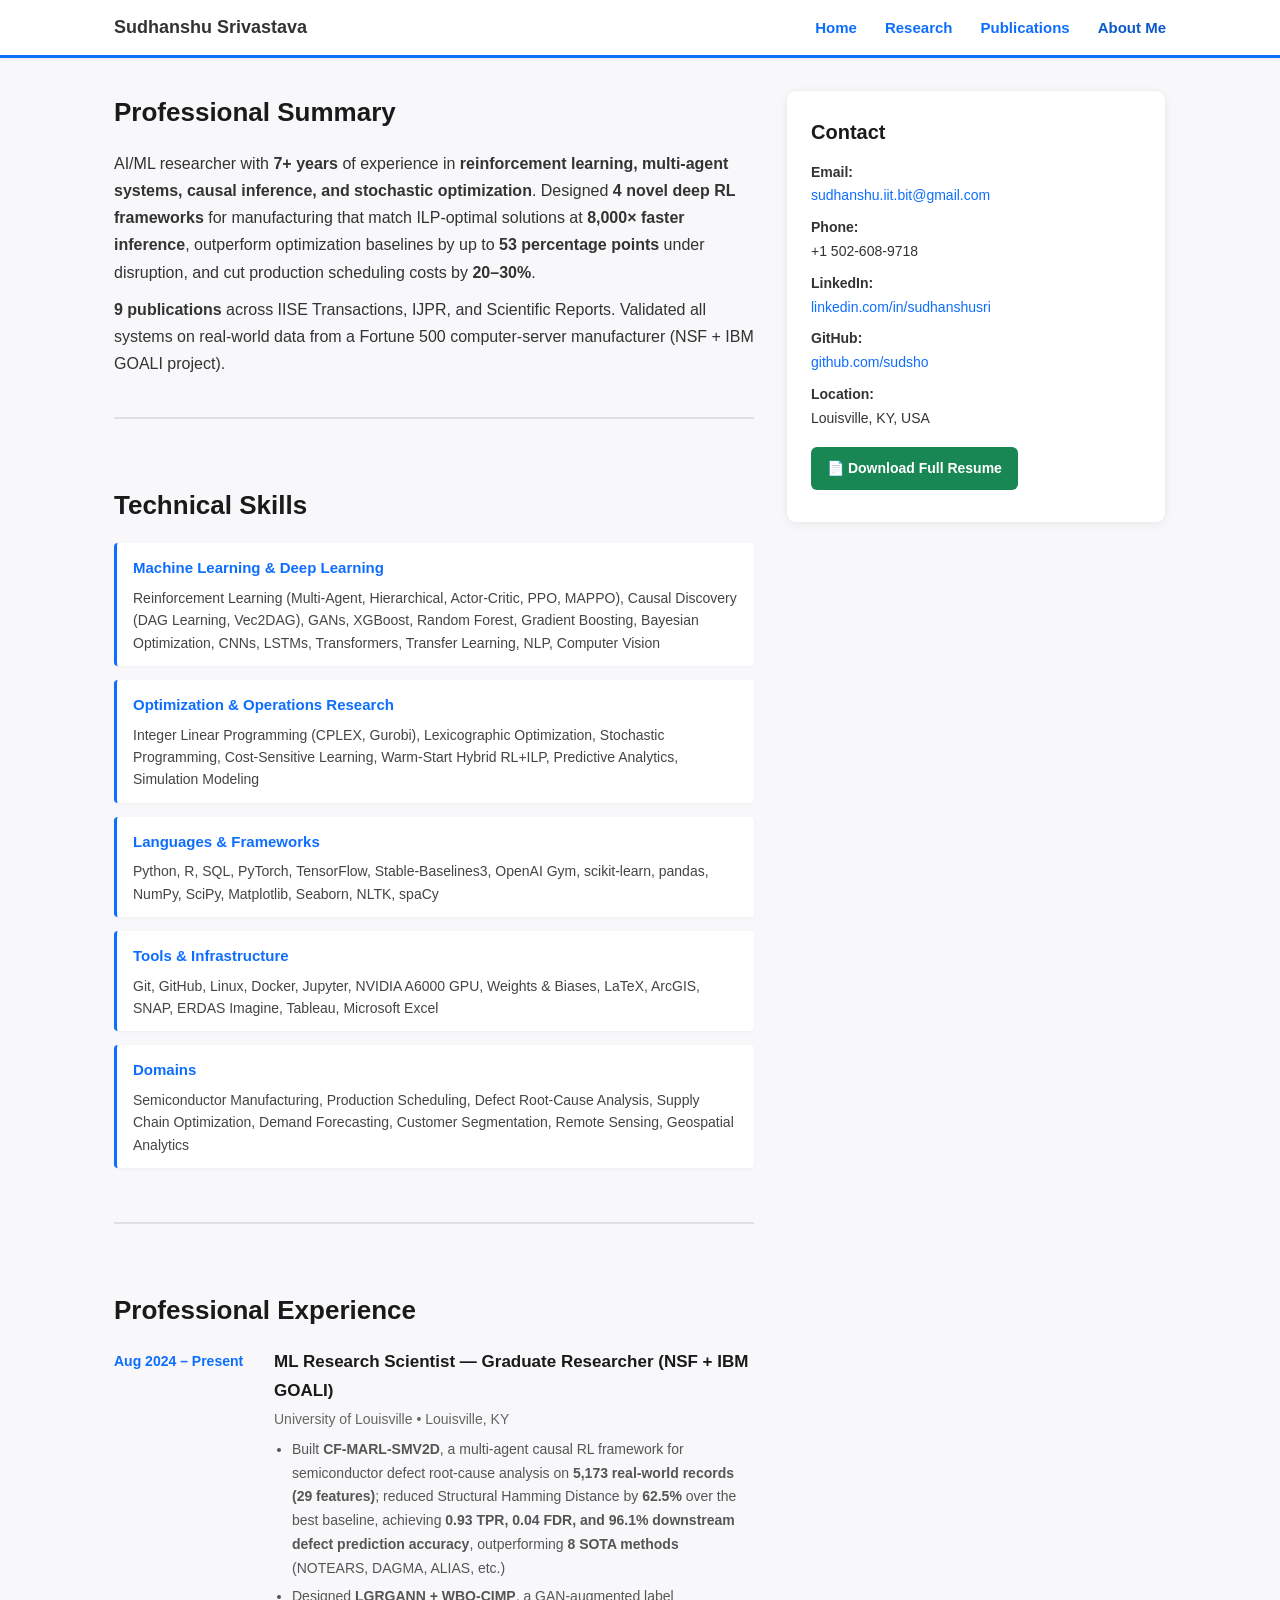
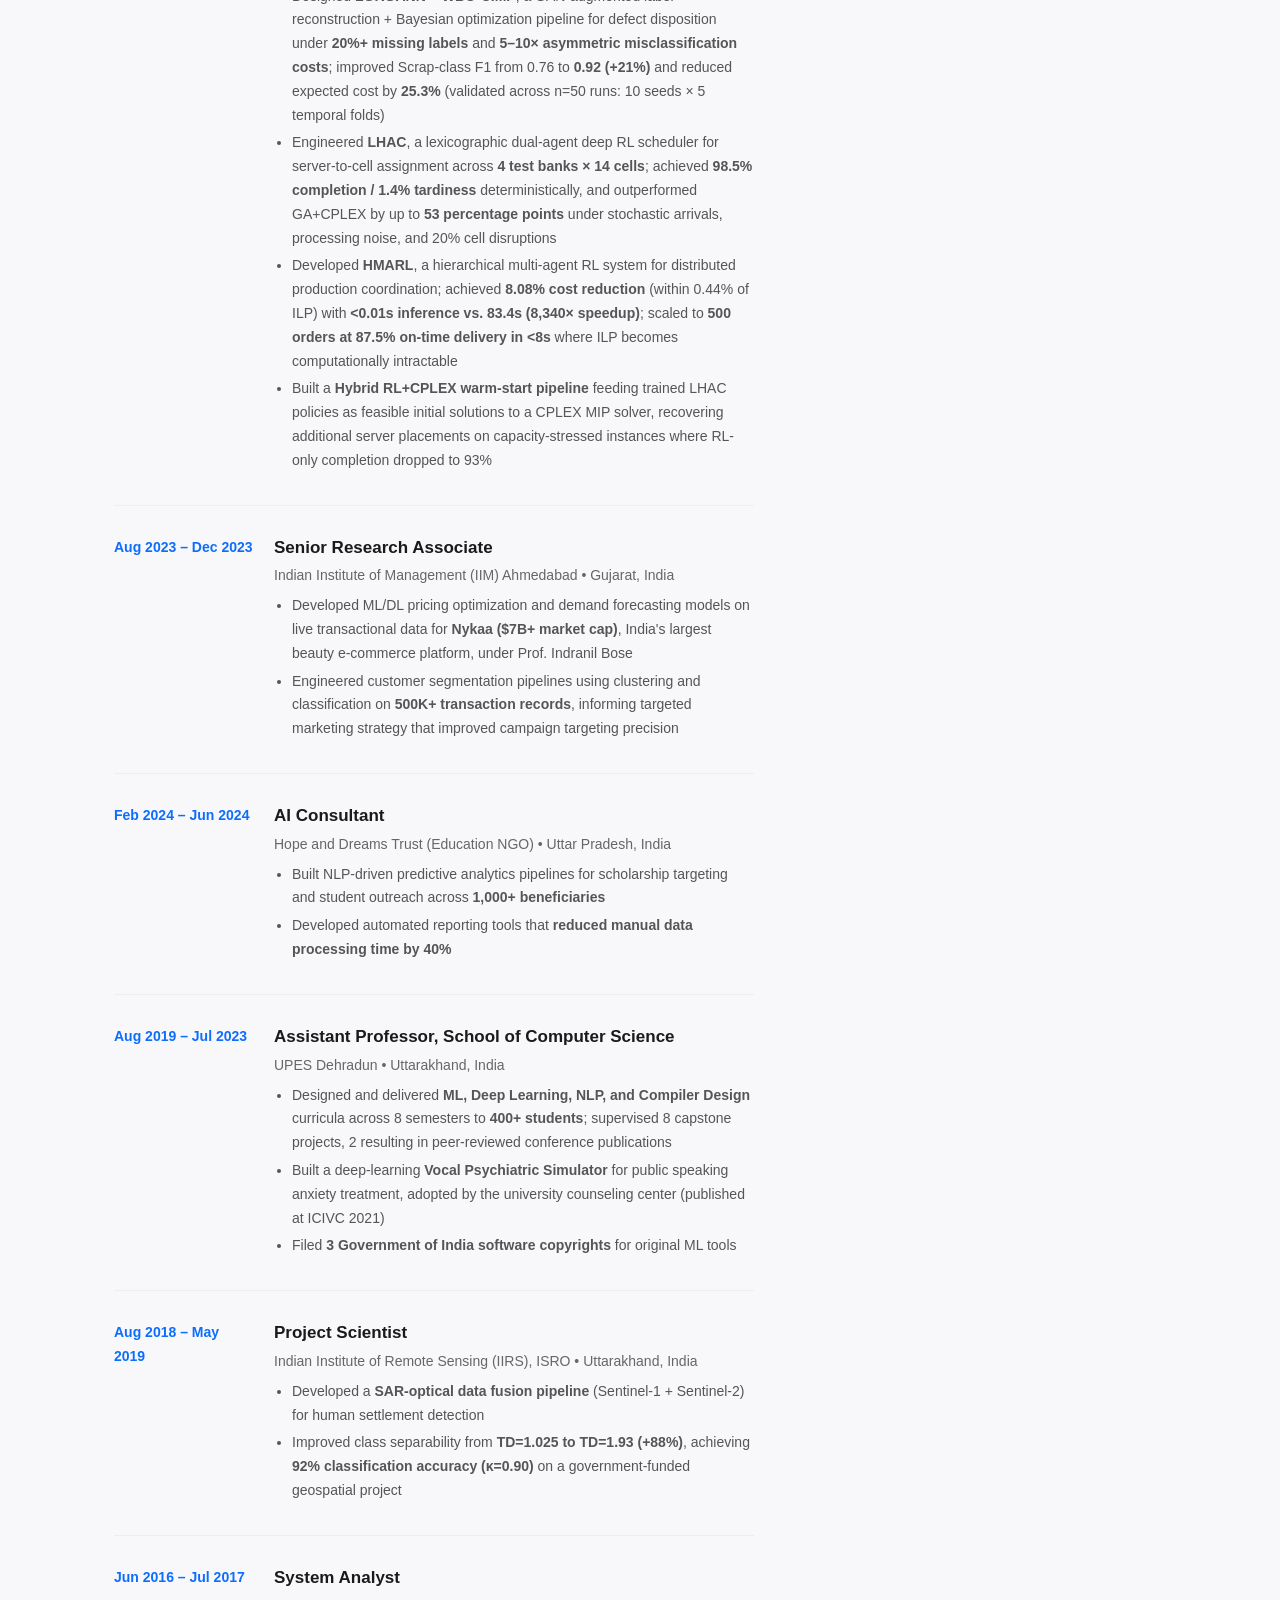
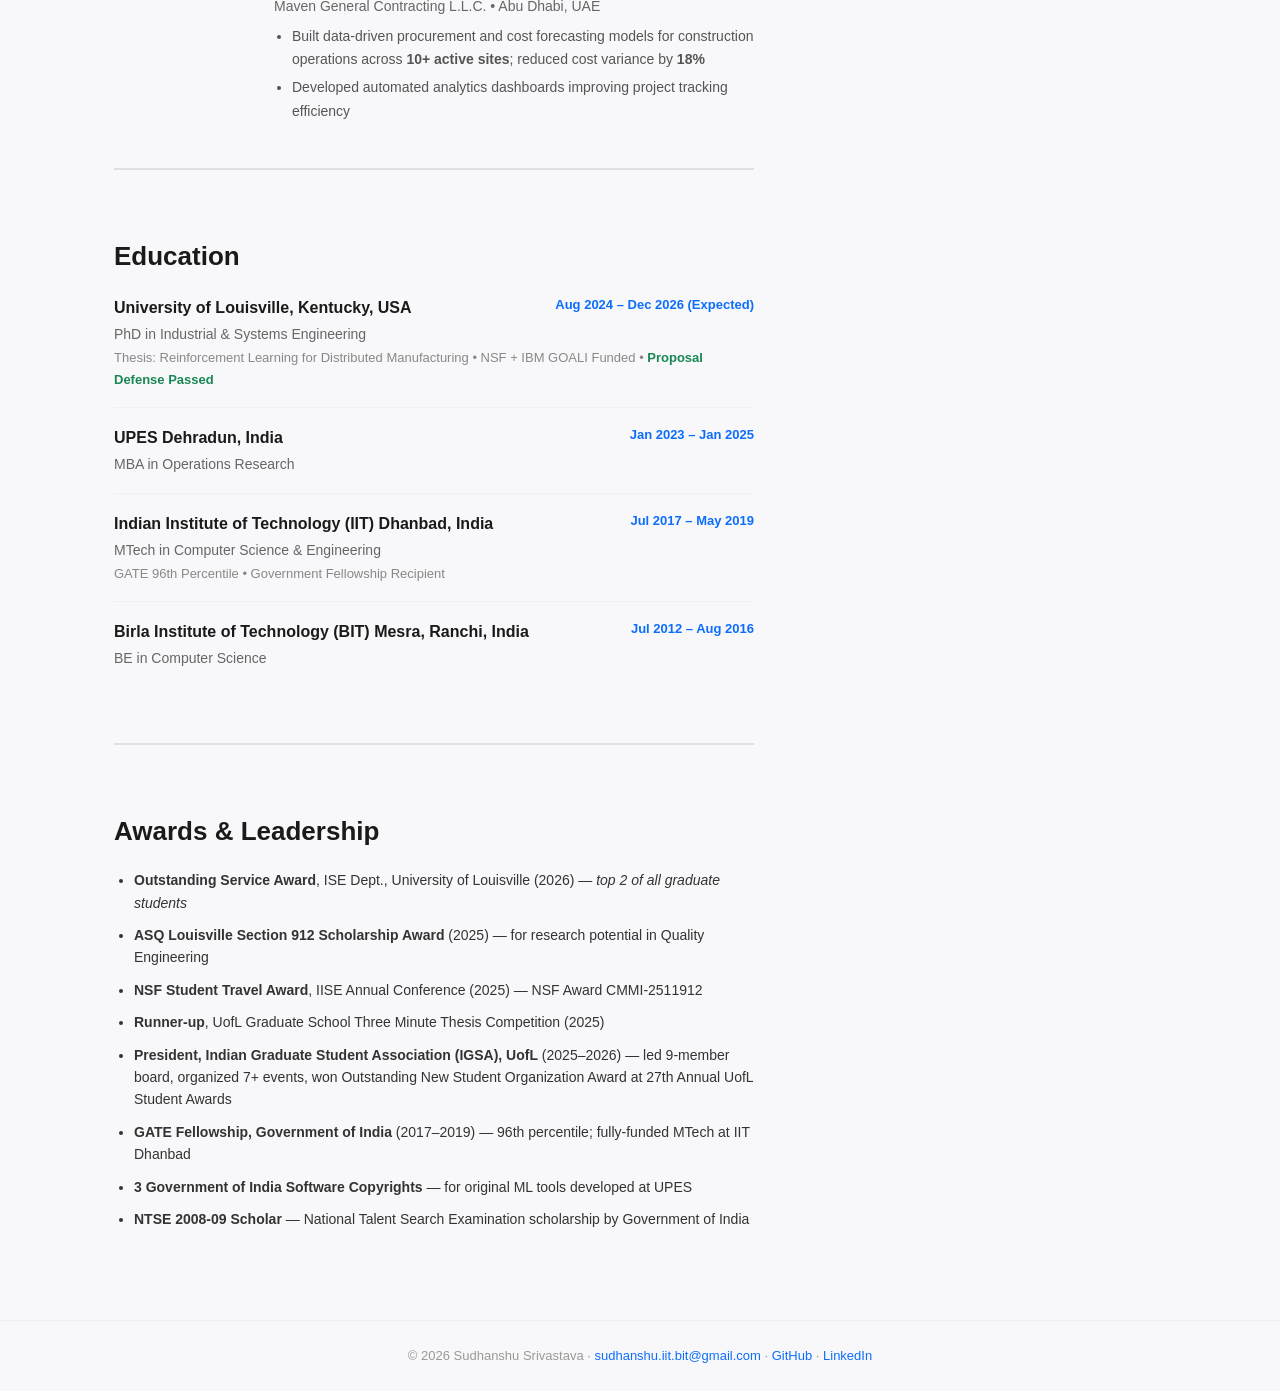
==== commit 55807c7a: "Update publications: IJPR accepted, ESA paper moved to Scientific Reports with new title - IJPR pape" ====
--- a/about.html
+++ b/about.html
@@ -33,7 +33,7 @@
             AI/ML researcher with <strong>7+ years</strong> of experience in <strong>reinforcement learning, multi-agent systems, causal inference, and stochastic optimization</strong>. Designed <strong>4 novel deep RL frameworks</strong> for manufacturing that match ILP-optimal solutions at <strong>8,000&times; faster inference</strong>, outperform optimization baselines by up to <strong>53 percentage points</strong> under disruption, and cut production scheduling costs by <strong>20&ndash;30%</strong>.
           </p>
           <p style="margin-top: 10px;">
-            <strong>9 publications</strong> across IISE Transactions, IJPR, and Expert Systems with Applications. Validated all systems on real-world data from a Fortune 500 computer-server manufacturer (NSF + IBM GOALI project).
+            <strong>9 publications</strong> across IISE Transactions, IJPR, and Scientific Reports. Validated all systems on real-world data from a Fortune 500 computer-server manufacturer (NSF + IBM GOALI project).
           </p>
         </div>
 
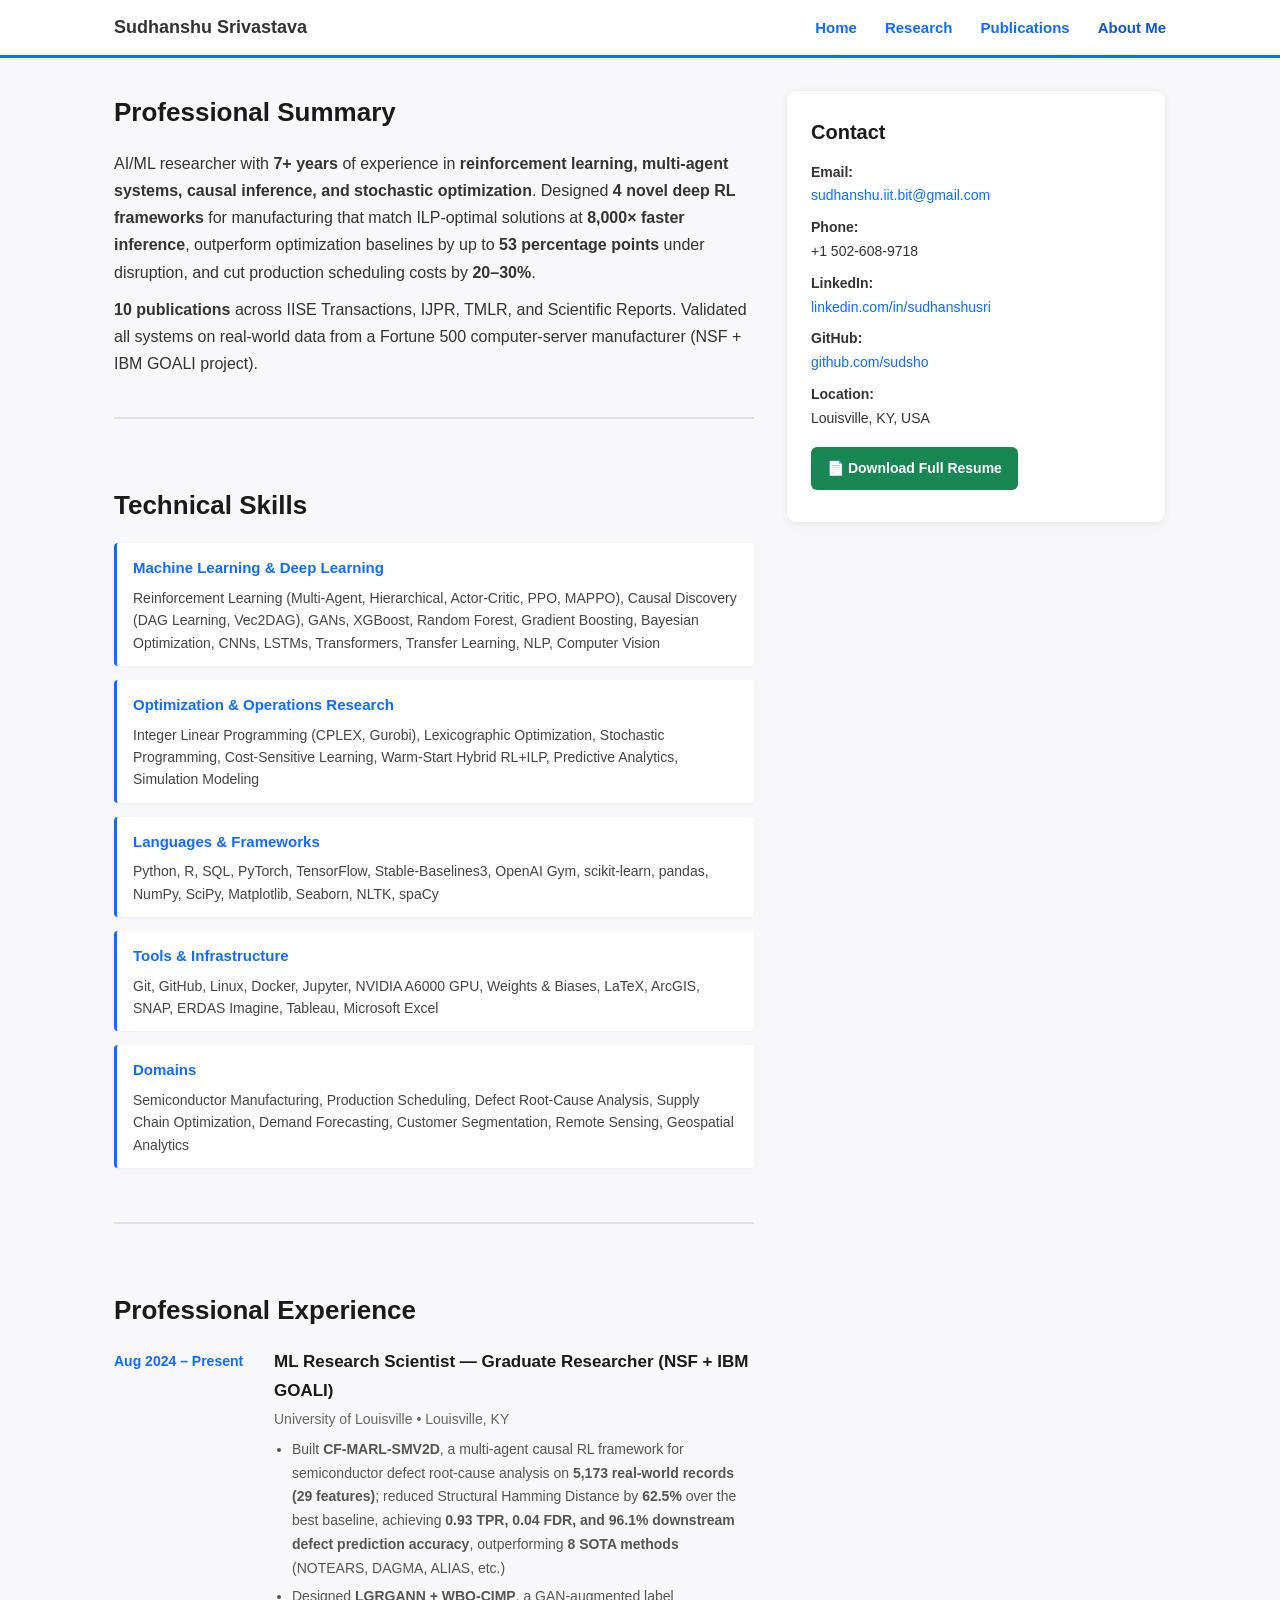
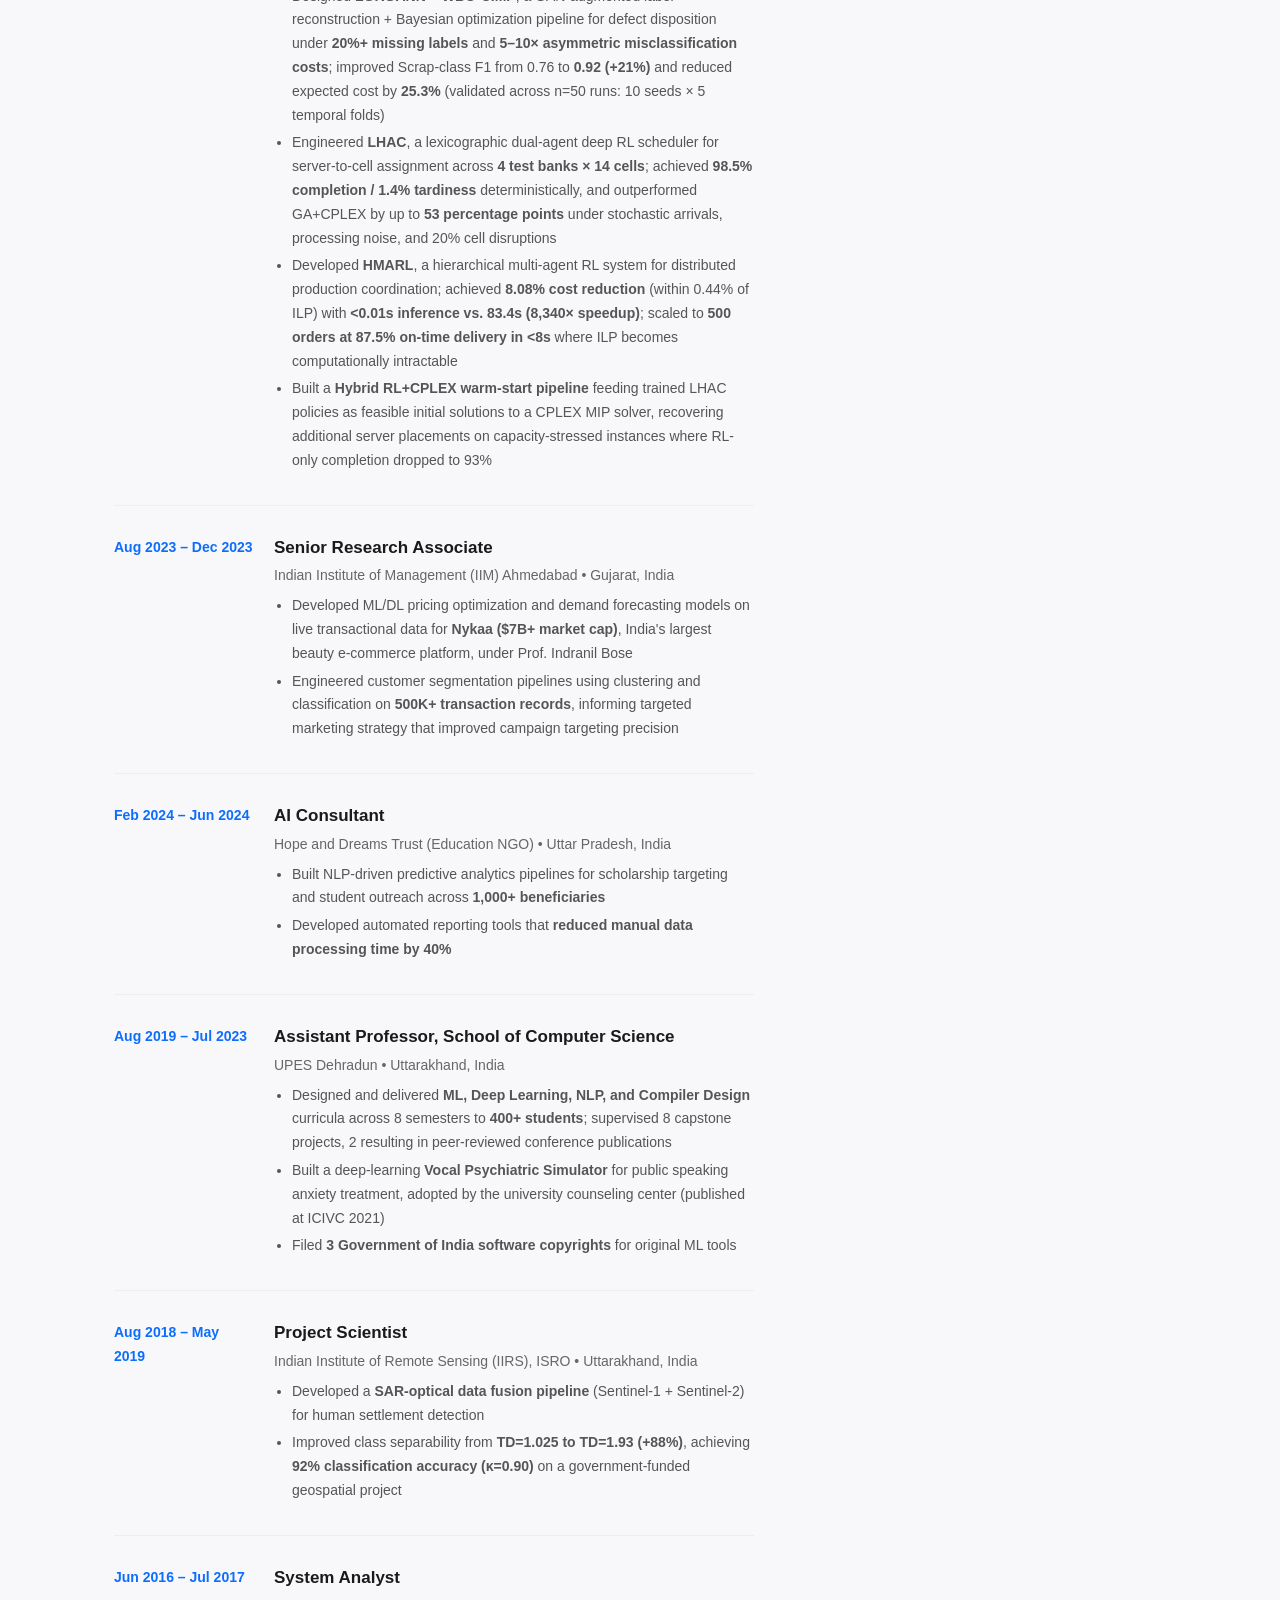
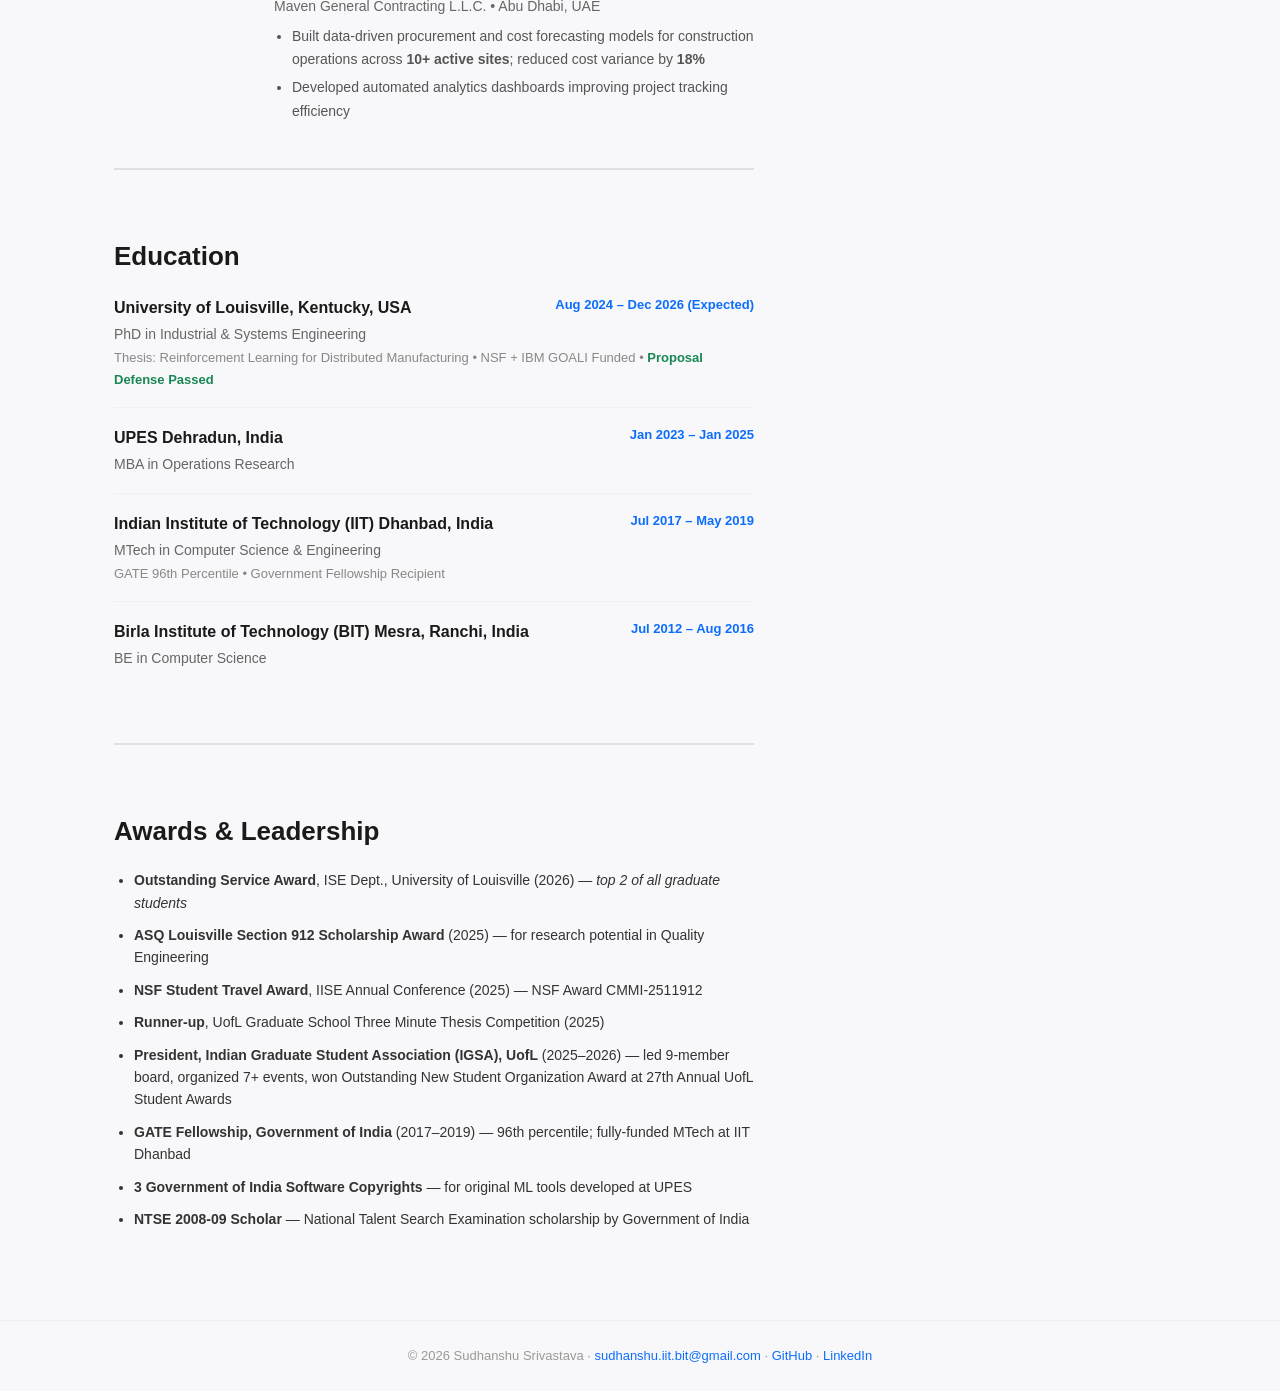
==== commit e23118bd: "Add TMLR grokking paper, update counts to 10 publications / 4 journals - New paper: "Do Grokking Del" ====
--- a/about.html
+++ b/about.html
@@ -33,7 +33,7 @@
             AI/ML researcher with <strong>7+ years</strong> of experience in <strong>reinforcement learning, multi-agent systems, causal inference, and stochastic optimization</strong>. Designed <strong>4 novel deep RL frameworks</strong> for manufacturing that match ILP-optimal solutions at <strong>8,000&times; faster inference</strong>, outperform optimization baselines by up to <strong>53 percentage points</strong> under disruption, and cut production scheduling costs by <strong>20&ndash;30%</strong>.
           </p>
           <p style="margin-top: 10px;">
-            <strong>9 publications</strong> across IISE Transactions, IJPR, and Scientific Reports. Validated all systems on real-world data from a Fortune 500 computer-server manufacturer (NSF + IBM GOALI project).
+            <strong>10 publications</strong> across IISE Transactions, IJPR, TMLR, and Scientific Reports. Validated all systems on real-world data from a Fortune 500 computer-server manufacturer (NSF + IBM GOALI project).
           </p>
         </div>
 
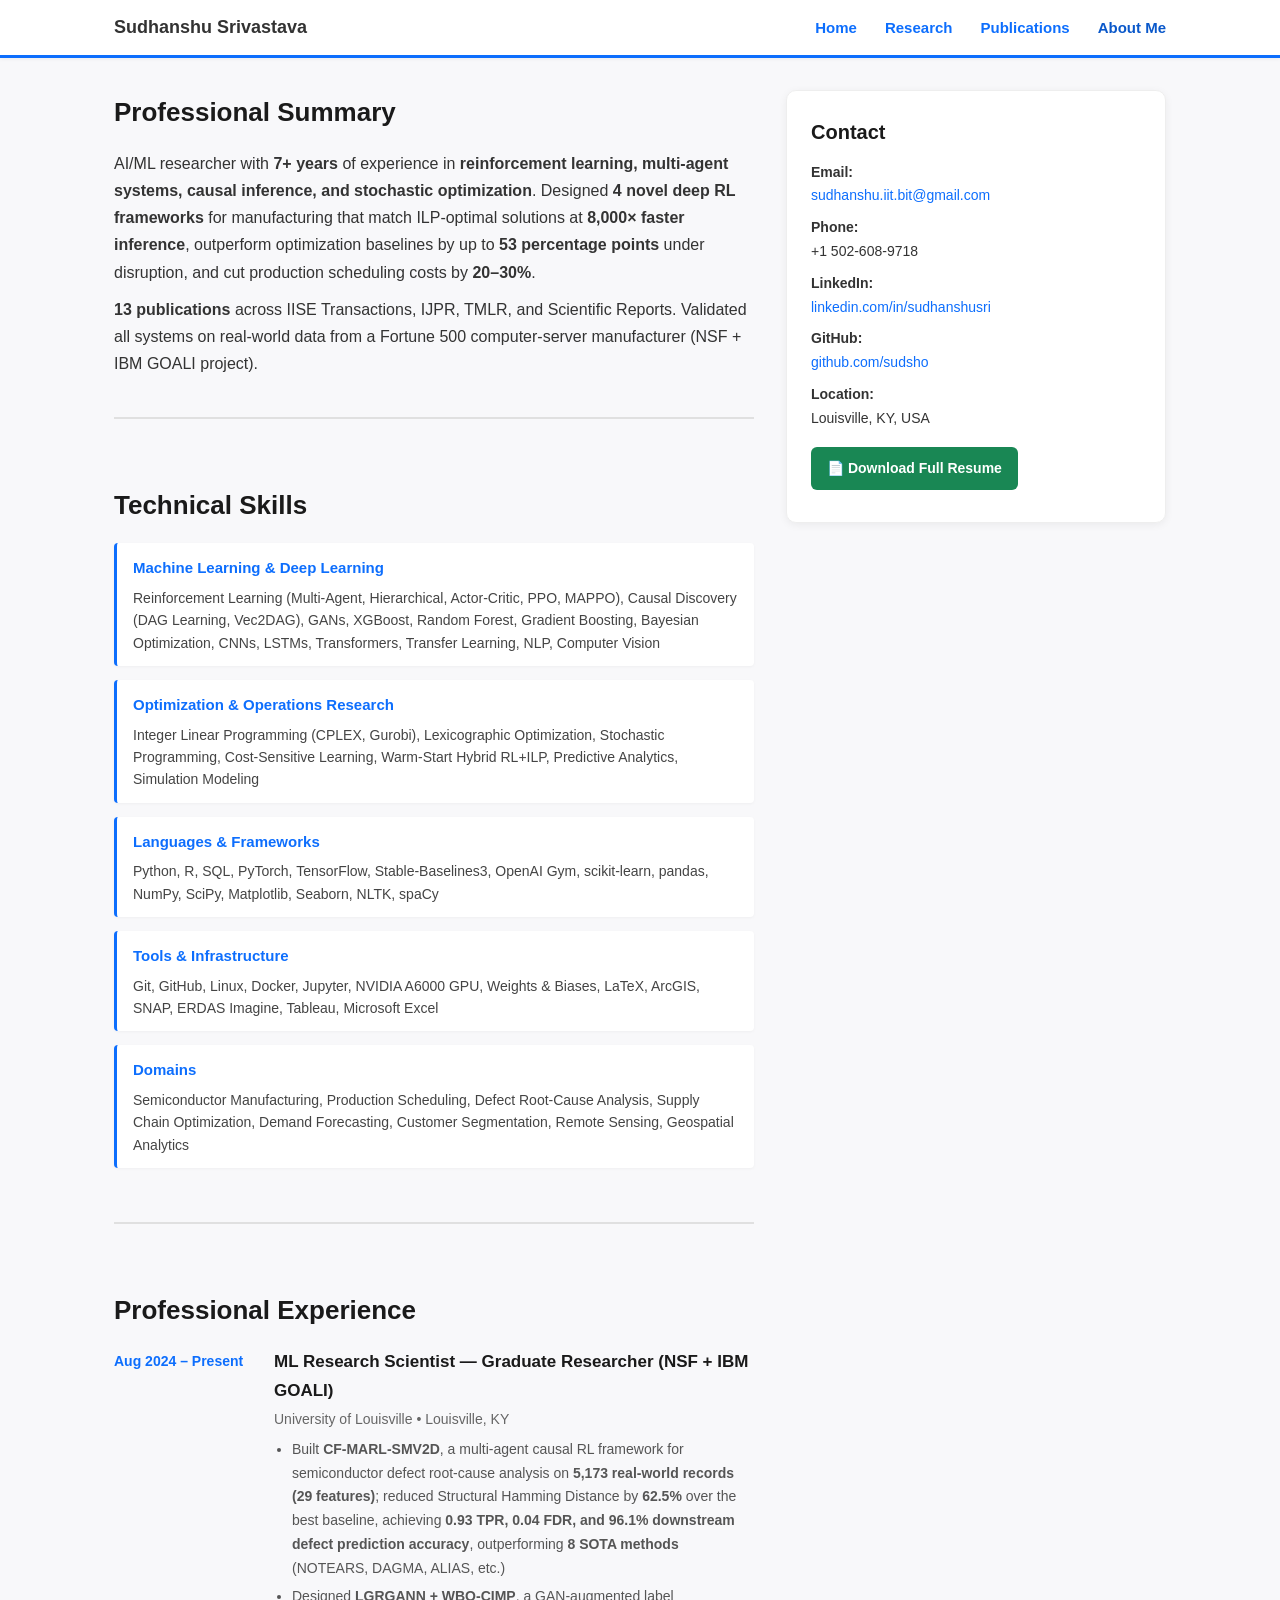
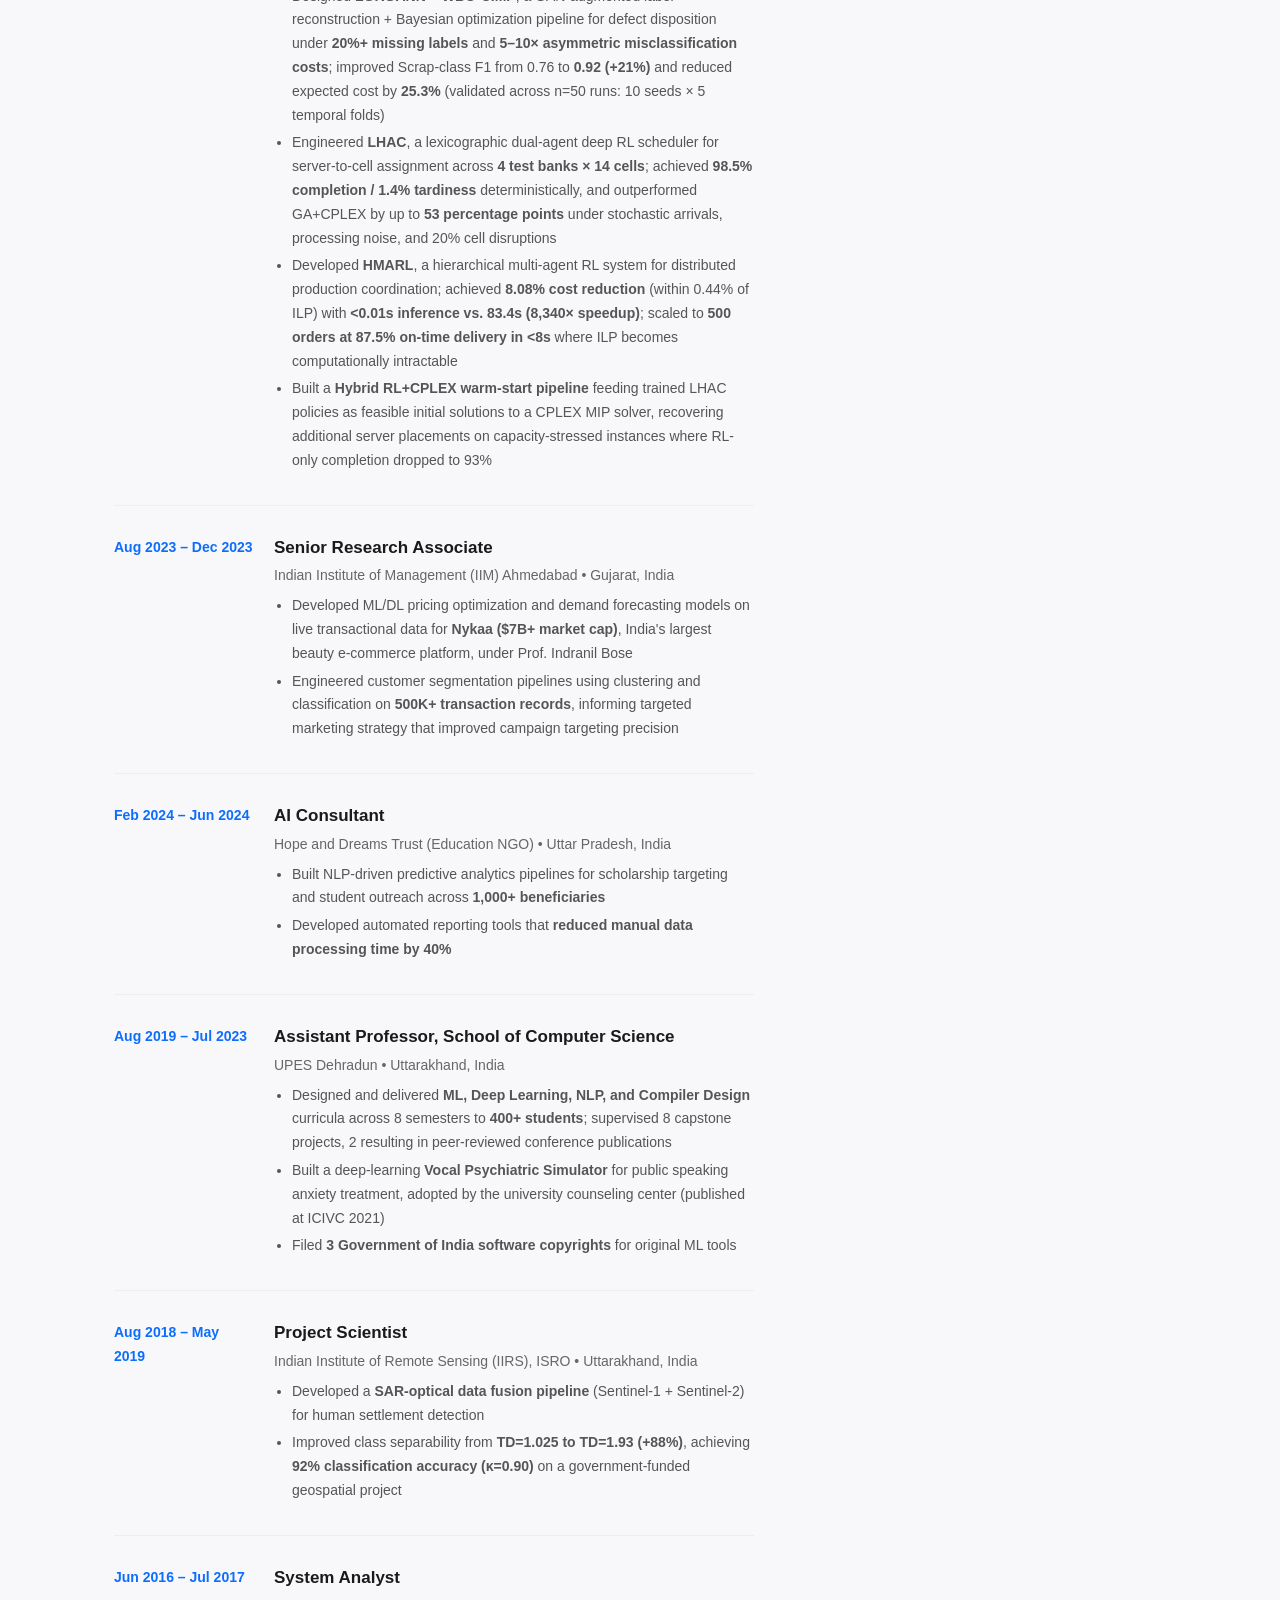
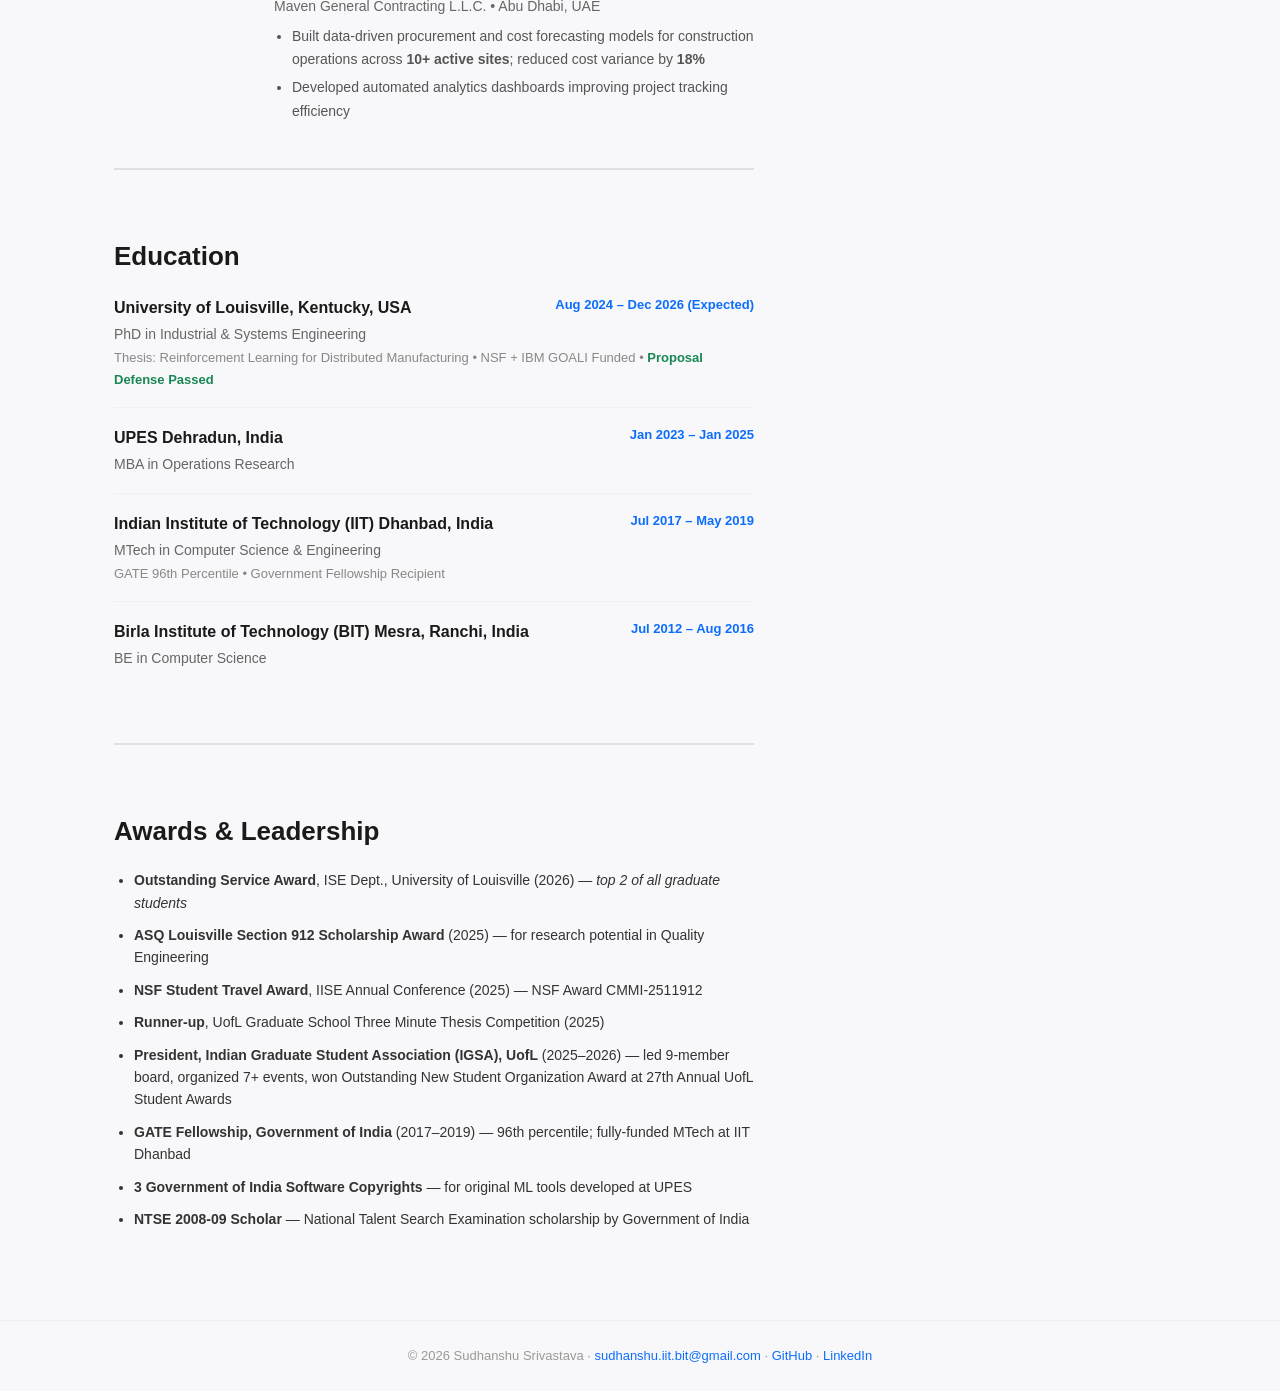
==== commit d511fdde: "Add 3 AAAI 2027 papers (under review), update counts to 13 publications / 9 conference - "The Target" ====
--- a/about.html
+++ b/about.html
@@ -33,7 +33,7 @@
             AI/ML researcher with <strong>7+ years</strong> of experience in <strong>reinforcement learning, multi-agent systems, causal inference, and stochastic optimization</strong>. Designed <strong>4 novel deep RL frameworks</strong> for manufacturing that match ILP-optimal solutions at <strong>8,000&times; faster inference</strong>, outperform optimization baselines by up to <strong>53 percentage points</strong> under disruption, and cut production scheduling costs by <strong>20&ndash;30%</strong>.
           </p>
           <p style="margin-top: 10px;">
-            <strong>10 publications</strong> across IISE Transactions, IJPR, TMLR, and Scientific Reports. Validated all systems on real-world data from a Fortune 500 computer-server manufacturer (NSF + IBM GOALI project).
+            <strong>13 publications</strong> across IISE Transactions, IJPR, TMLR, and Scientific Reports. Validated all systems on real-world data from a Fortune 500 computer-server manufacturer (NSF + IBM GOALI project).
           </p>
         </div>
 
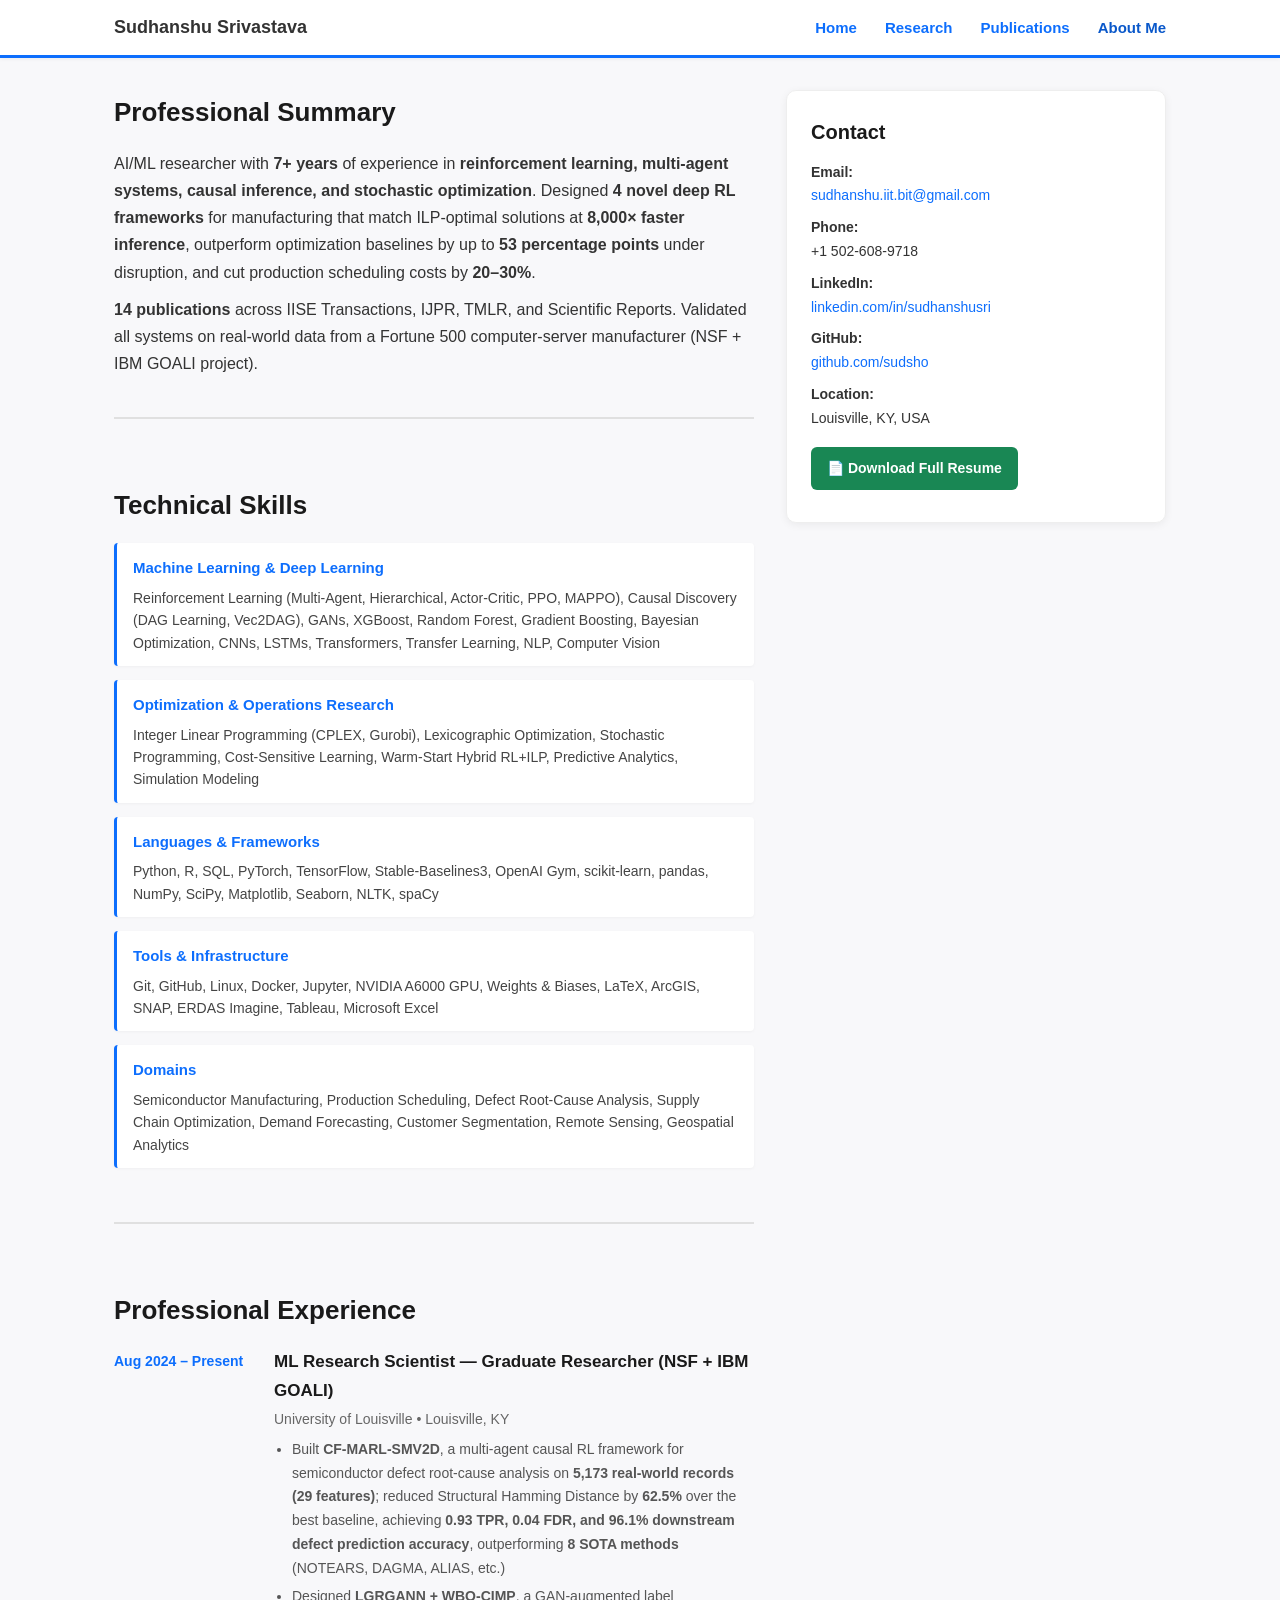
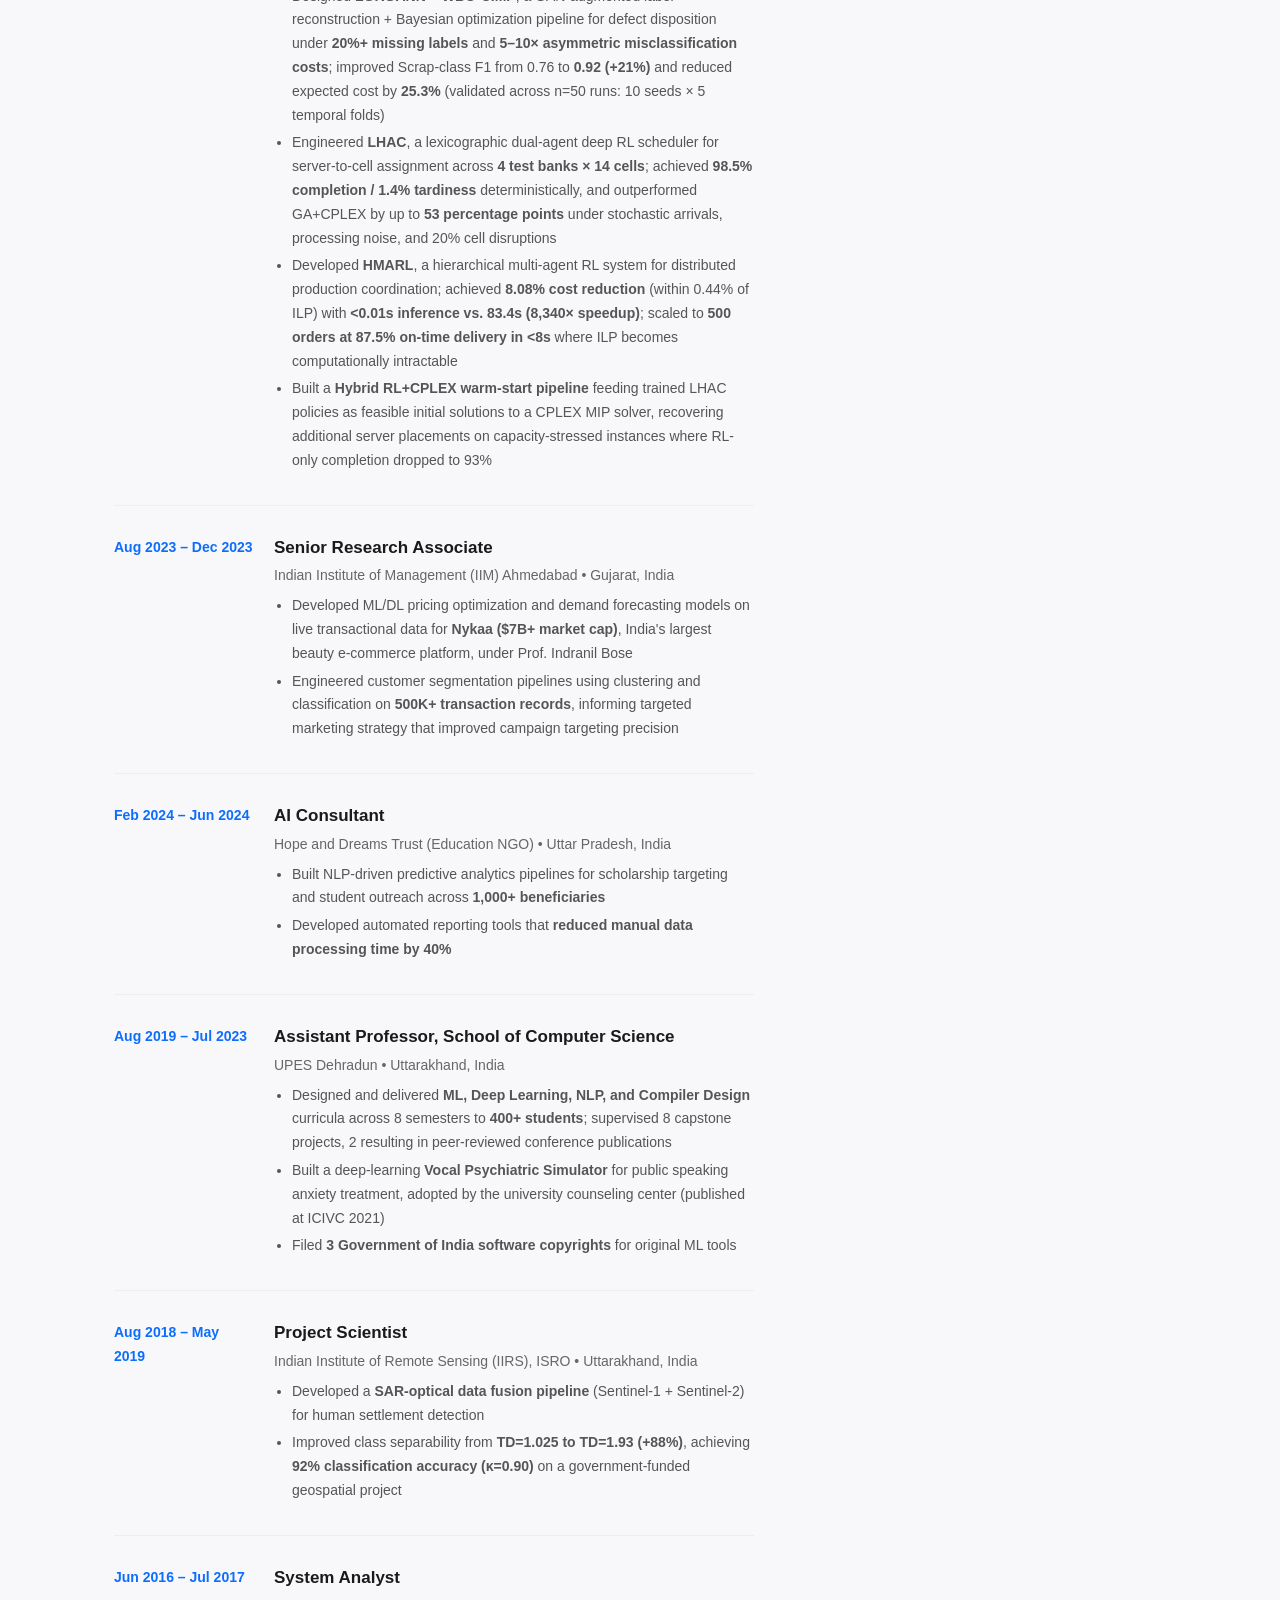
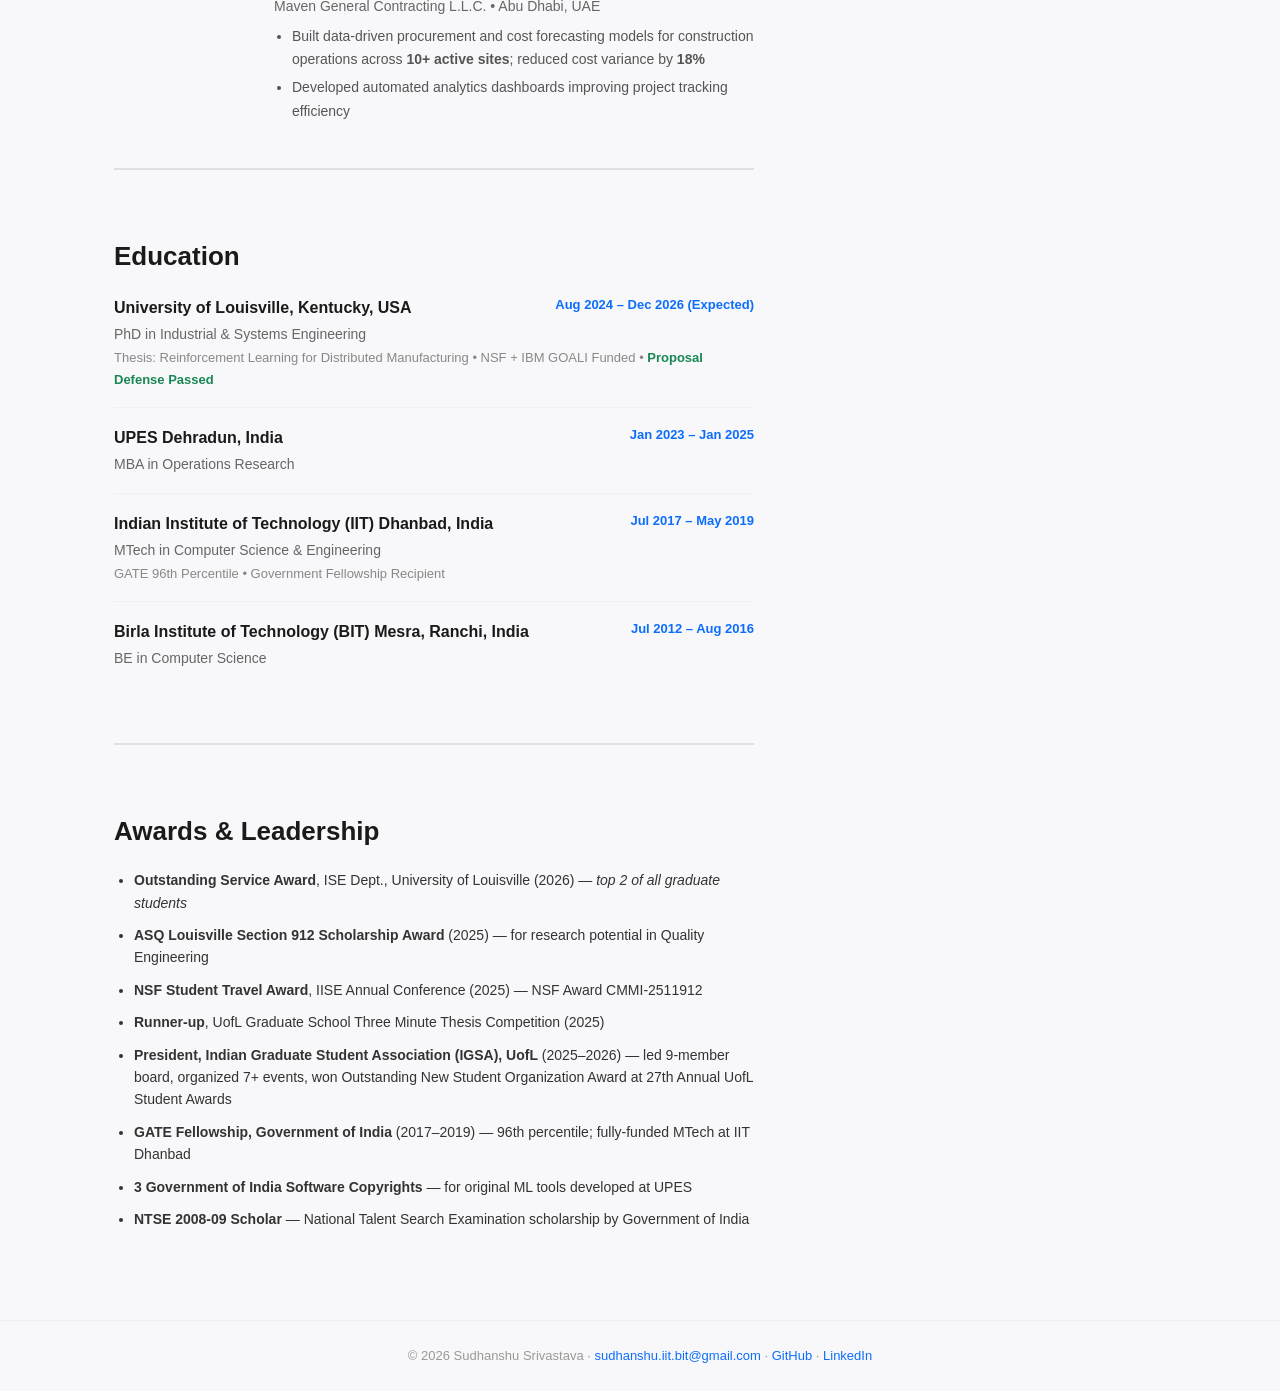
==== commit 6a95ede4: "Add IISE Transactions DR-RL fleet maintenance paper, update counts to 14/5 journals" ====
--- a/about.html
+++ b/about.html
@@ -33,7 +33,7 @@
             AI/ML researcher with <strong>7+ years</strong> of experience in <strong>reinforcement learning, multi-agent systems, causal inference, and stochastic optimization</strong>. Designed <strong>4 novel deep RL frameworks</strong> for manufacturing that match ILP-optimal solutions at <strong>8,000&times; faster inference</strong>, outperform optimization baselines by up to <strong>53 percentage points</strong> under disruption, and cut production scheduling costs by <strong>20&ndash;30%</strong>.
           </p>
           <p style="margin-top: 10px;">
-            <strong>13 publications</strong> across IISE Transactions, IJPR, TMLR, and Scientific Reports. Validated all systems on real-world data from a Fortune 500 computer-server manufacturer (NSF + IBM GOALI project).
+            <strong>14 publications</strong> across IISE Transactions, IJPR, TMLR, and Scientific Reports. Validated all systems on real-world data from a Fortune 500 computer-server manufacturer (NSF + IBM GOALI project).
           </p>
         </div>
 
